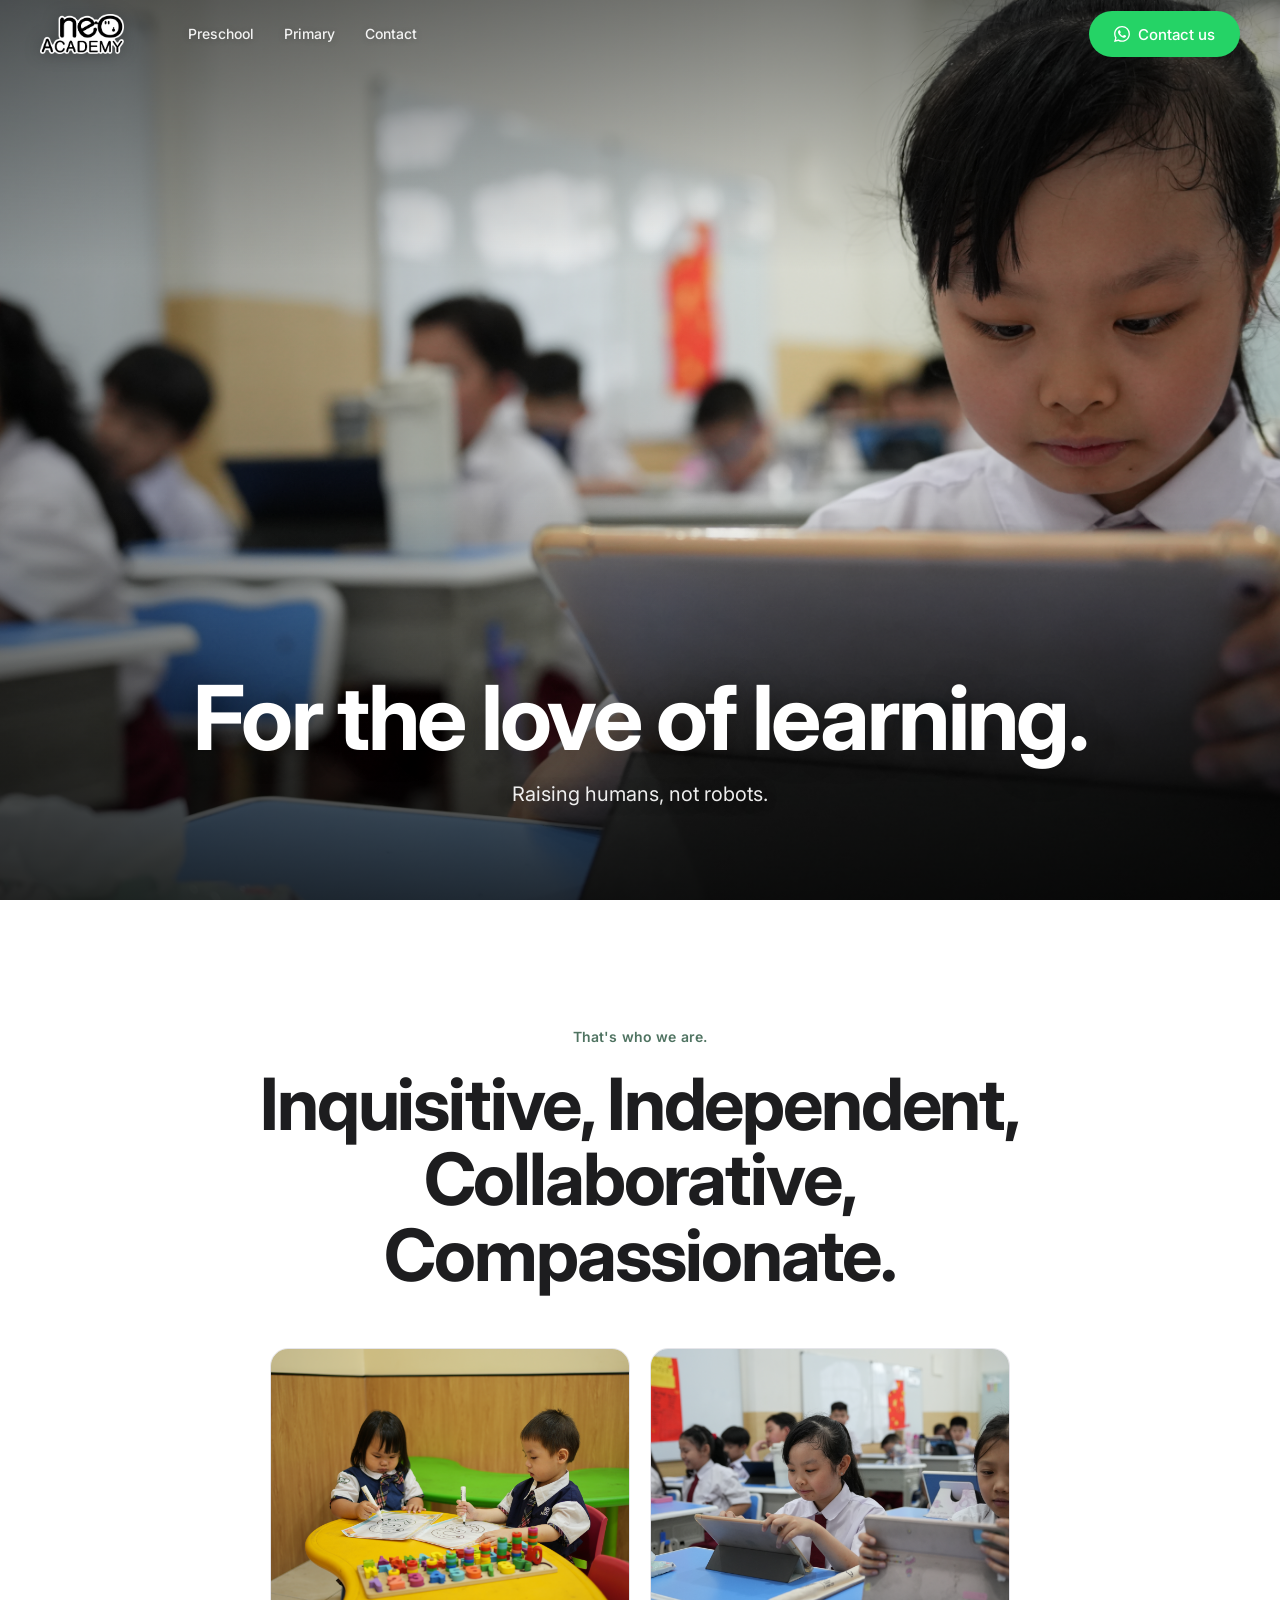
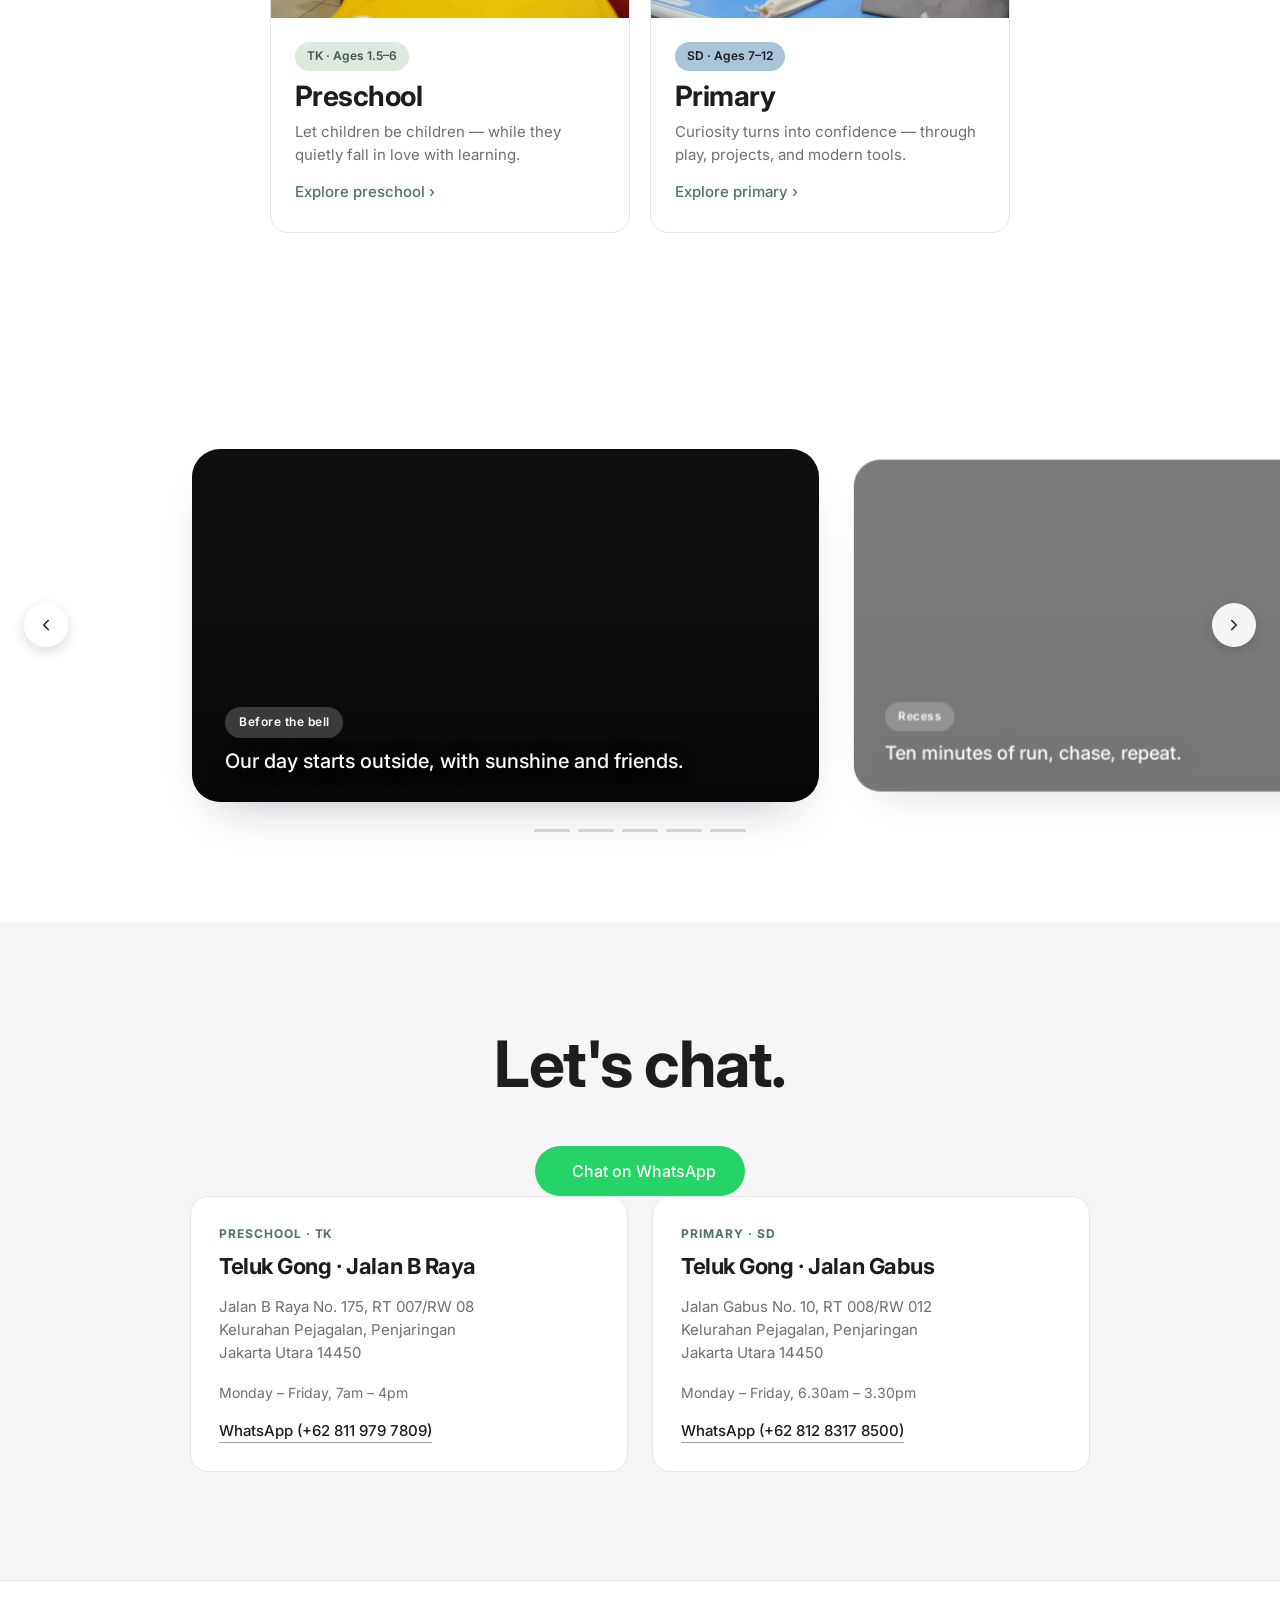
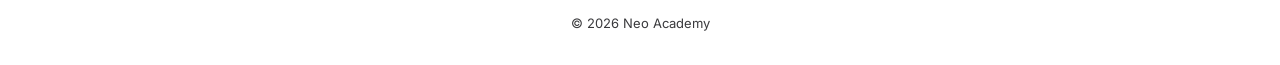
==== index.html @ bd5d643d "Polish homepage layout, copy, and add WhatsApp UTM tracking - Swap eyebrow and title text on the lev" ====
<!doctype html>
<html lang="en">
<head>
  <meta charset="utf-8" />
  <meta name="viewport" content="width=device-width, initial-scale=1" />
  <title>Neo Academy — For the love of learning.</title>
  <meta name="description" content="Neo Academy is a modern preschool and primary school in Teluk Gong, Jakarta Utara. Secondary and high school coming soon." />
  <meta name="theme-color" content="#4f7361" />

  <link rel="icon" type="image/png" href="assets/brand/logo.png" />
  <link rel="preconnect" href="https://fonts.googleapis.com" />
  <link rel="preconnect" href="https://fonts.gstatic.com" crossorigin />
  <link href="https://fonts.googleapis.com/css2?family=Inter:wght@400;500;600;700&display=swap" rel="stylesheet" />
  <link rel="stylesheet" href="css/index.css?v=7" />
</head>
<body>
  <!-- =================== NAV =================== -->
  <header class="nav" id="nav">
    <div class="nav__inner">
      <a href="index.html" class="nav__brand" aria-label="Neo Academy — home">
        <img class="nav__logo" src="assets/brand/logo.png" alt="Neo Academy" width="160" height="80" />
      </a>

      <nav class="nav__links" id="navLinks" aria-label="Primary">
        <a href="preschool.html">Preschool</a>
        <a href="primary.html">Primary</a>
        <a href="#contact">Contact</a>
      </nav>

      <div class="nav__cta">
        <a class="btn btn--primary btn--icon" href="https://wa.me/628119797809?utm_source=website&utm_medium=whatsapp&utm_campaign=contact&utm_content=nav" target="_blank" rel="noopener" aria-label="Contact us on WhatsApp">
          <svg class="btn__icon" viewBox="0 0 24 24" width="16" height="16" fill="currentColor" aria-hidden="true">
            <path d="M17.472 14.382c-.297-.149-1.758-.867-2.03-.967-.273-.099-.471-.148-.67.15-.197.297-.767.966-.94 1.164-.173.199-.347.223-.644.075-.297-.15-1.255-.463-2.39-1.475-.883-.788-1.48-1.761-1.653-2.059-.173-.297-.018-.458.13-.606.134-.133.298-.347.446-.52.149-.174.198-.298.298-.497.099-.198.05-.371-.025-.52-.075-.149-.669-1.612-.916-2.207-.242-.579-.487-.5-.669-.51l-.57-.01c-.198 0-.52.074-.792.372s-1.04 1.016-1.04 2.479 1.065 2.876 1.213 3.074c.149.198 2.095 3.2 5.076 4.487.709.306 1.263.489 1.694.626.712.226 1.36.194 1.872.118.571-.085 1.758-.719 2.006-1.413.248-.694.248-1.289.173-1.413-.074-.124-.272-.198-.57-.347M12.05 21.785h-.004a9.87 9.87 0 0 1-5.031-1.378l-.361-.214-3.741.982.998-3.648-.235-.374a9.86 9.86 0 0 1-1.51-5.26c.001-5.45 4.436-9.884 9.888-9.884 2.64 0 5.122 1.03 6.988 2.898a9.825 9.825 0 0 1 2.893 6.994c-.003 5.45-4.437 9.884-9.885 9.884m8.413-18.297A11.815 11.815 0 0 0 12.05 0C5.495 0 .16 5.335.157 11.892c0 2.096.547 4.142 1.588 5.945L.057 24l6.304-1.654a11.882 11.882 0 0 0 5.683 1.448h.005c6.554 0 11.89-5.335 11.893-11.893A11.821 11.821 0 0 0 20.465 3.488"/>
          </svg>
          Contact us
        </a>
      </div>

      <button class="nav__toggle" id="navToggle" aria-label="Toggle menu" aria-expanded="false" aria-controls="navLinks">
        <span></span><span></span><span></span>
      </button>
    </div>
  </header>

  <main>
    <!-- =================== HERO VIDEO =================== -->
    <section class="hero" id="top">
      <video
        class="hero__video"
        autoplay
        muted
        loop
        playsinline
        preload="auto"
        poster="assets/home/hero/hero-poster.jpg"
      >
        <source src="assets/home/hero/hero-1.mp4" type="video/mp4" />
        <source src="assets/home/hero/hero-2.mp4" type="video/mp4" />
      </video>
      <div class="hero__overlay" aria-hidden="true"></div>
      <div class="hero__copy">
        <h1 class="hero__title">For the love of learning.</h1>
        <p class="hero__sub">Raising humans, not robots.</p>
      </div>
    </section>

    <!-- =================== LEVELS =================== -->
    <section class="levels-section" id="levels">
      <div class="levels-section__head">
        <p class="levels-section__eyebrow">That's who we are.</p>
        <h2 class="levels-section__title">Inquisitive, Independent, Collaborative, Compassionate.</h2>
      </div>

      <div class="levels-grid">
        <a class="level-card" href="preschool.html">
          <div class="level-card__media">
            <video autoplay muted loop playsinline preload="metadata" poster="assets/home/levels/preschool.jpg" aria-label="Preschool teacher reading to a circle of children">
              <source src="assets/home/levels/preschool.mp4" type="video/mp4" />
            </video>
          </div>
          <div class="level-card__body">
            <span class="level-card__chip">TK · Ages 1.5–6</span>
            <h3>Preschool</h3>
            <p>Let children be children — while they quietly fall in love with learning.</p>
            <span class="level-card__cta">Explore preschool <span aria-hidden="true">›</span></span>
          </div>
        </a>

        <a class="level-card" href="primary.html">
          <div class="level-card__media">
            <video autoplay muted loop playsinline preload="metadata" poster="assets/home/levels/primary.jpg" aria-label="Primary students smiling at their desks">
              <source src="assets/home/levels/primary.mp4" type="video/mp4" />
            </video>
          </div>
          <div class="level-card__body">
            <span class="level-card__chip level-card__chip--primary">SD · Ages 7–12</span>
            <h3>Primary</h3>
            <p>Curiosity turns into confidence — through play, projects, and modern tools.</p>
            <span class="level-card__cta">Explore primary <span aria-hidden="true">›</span></span>
          </div>
        </a>
      </div>
    </section>

    <!-- =================== LIFE AT NEO VIDEO REEL =================== -->
    <section class="reel" id="reel" aria-label="Life at Neo Academy">
      <div class="reel__stage">
        <ul class="reel__track" id="reelTrack">
          <li class="reel__slide" aria-roledescription="slide">
            <video muted playsinline preload="metadata"
              poster="assets/home/reel/01-before-the-bell-poster.jpg">
              <source src="assets/home/reel/01-before-the-bell.mp4" type="video/mp4" />
            </video>
            <div class="reel__caption">
              <span class="reel__chip">Before the bell</span>
              <p class="reel__cap-text">Our day starts outside, with sunshine and friends.</p>
            </div>
          </li>
          <li class="reel__slide" aria-roledescription="slide">
            <video muted playsinline preload="metadata"
              poster="assets/home/reel/02-recess-poster.jpg">
              <source src="assets/home/reel/02-recess.mp4" type="video/mp4" />
            </video>
            <div class="reel__caption">
              <span class="reel__chip">Recess</span>
              <p class="reel__cap-text">Ten minutes of run, chase, repeat.</p>
            </div>
          </li>
          <li class="reel__slide" aria-roledescription="slide">
            <video muted playsinline preload="metadata"
              poster="assets/home/reel/03-jump-rope-fridays-poster.jpg">
              <source src="assets/home/reel/03-jump-rope-fridays.mp4" type="video/mp4" />
            </video>
            <div class="reel__caption">
              <span class="reel__chip">Jump-rope Fridays</span>
              <p class="reel__cap-text">A Neo classic — every class, every week.</p>
            </div>
          </li>
          <li class="reel__slide" aria-roledescription="slide">
            <video muted playsinline preload="metadata"
              poster="assets/home/reel/04-between-classes-poster.jpg">
              <source src="assets/home/reel/04-between-classes.mp4" type="video/mp4" />
            </video>
            <div class="reel__caption">
              <span class="reel__chip">Between classes</span>
              <p class="reel__cap-text">Where the best conversations happen.</p>
            </div>
          </li>
          <li class="reel__slide" aria-roledescription="slide">
            <video muted playsinline preload="metadata"
              poster="assets/home/reel/05-going-home-poster.jpg">
              <source src="assets/home/reel/05-going-home.mp4" type="video/mp4" />
            </video>
            <div class="reel__caption">
              <span class="reel__chip">Going home</span>
              <p class="reel__cap-text">The last song of the day.</p>
            </div>
          </li>
        </ul>

        <button class="reel__nav reel__nav--prev" id="reelPrev" aria-label="Previous video">
          <svg viewBox="0 0 24 24" width="18" height="18" fill="none" stroke="currentColor" stroke-width="2" stroke-linecap="round" stroke-linejoin="round" aria-hidden="true">
            <polyline points="15 6 9 12 15 18"></polyline>
          </svg>
        </button>
        <button class="reel__nav reel__nav--next" id="reelNext" aria-label="Next video">
          <svg viewBox="0 0 24 24" width="18" height="18" fill="none" stroke="currentColor" stroke-width="2" stroke-linecap="round" stroke-linejoin="round" aria-hidden="true">
            <polyline points="9 6 15 12 9 18"></polyline>
          </svg>
        </button>
      </div>
      <div class="reel__dots" id="reelDots" aria-hidden="true"></div>
    </section>

    <!-- =================== CTA / CONTACT =================== -->
    <section class="cta" id="contact">
      <div class="cta__inner">
        <h2 class="cta__title">Let's chat.</h2>

        <a class="btn btn--wa" href="https://wa.me/628119797809?text=Hi%20Neo%20Academy%2C%20I%27d%20like%20to%20learn%20more%20and%20book%20a%20campus%20tour.&utm_source=website&utm_medium=whatsapp&utm_campaign=contact&utm_content=hero_cta" target="_blank" rel="noopener">
          <svg viewBox="0 0 24 24" fill="currentColor" aria-hidden="true">
            <path d="M17.472 14.382c-.297-.149-1.758-.867-2.03-.967-.273-.099-.471-.148-.67.15-.197.297-.767.966-.94 1.164-.173.199-.347.223-.644.075-.297-.15-1.255-.463-2.39-1.475-.883-.788-1.48-1.761-1.653-2.059-.173-.297-.018-.458.13-.606.134-.133.298-.347.446-.52.149-.174.198-.298.298-.497.099-.198.05-.371-.025-.52-.075-.149-.669-1.612-.916-2.207-.242-.579-.487-.5-.669-.51l-.57-.01c-.198 0-.52.074-.792.372s-1.04 1.016-1.04 2.479 1.065 2.876 1.213 3.074c.149.198 2.095 3.2 5.076 4.487.709.306 1.263.489 1.694.626.712.226 1.36.194 1.872.118.571-.085 1.758-.719 2.006-1.413.248-.694.248-1.289.173-1.413-.074-.124-.272-.198-.57-.347M12.05 21.785h-.004a9.87 9.87 0 0 1-5.031-1.378l-.361-.214-3.741.982.998-3.648-.235-.374a9.86 9.86 0 0 1-1.51-5.26c.001-5.45 4.436-9.884 9.888-9.884 2.64 0 5.122 1.03 6.988 2.898a9.825 9.825 0 0 1 2.893 6.994c-.003 5.45-4.437 9.884-9.885 9.884m8.413-18.297A11.815 11.815 0 0 0 12.05 0C5.495 0 .16 5.335.157 11.892c0 2.096.547 4.142 1.588 5.945L.057 24l6.304-1.654a11.882 11.882 0 0 0 5.683 1.448h.005c6.554 0 11.89-5.335 11.893-11.893A11.821 11.821 0 0 0 20.465 3.488"/>
          </svg>
          Chat on WhatsApp
        </a>

        <div class="campuses cta__wa">
          <article class="campus">
            <span class="campus__label">Preschool · TK</span>
            <h3>Teluk Gong · Jalan B Raya</h3>
            <p class="campus__addr">Jalan B Raya No. 175, RT 007/RW 08<br />Kelurahan Pejagalan, Penjaringan<br />Jakarta Utara 14450</p>
            <p class="campus__hours">Monday – Friday, 7am – 4pm</p>
            <ul class="campus__links">
              <li><a href="https://wa.me/628119797809?utm_source=website&utm_medium=whatsapp&utm_campaign=contact&utm_content=campus_tk" target="_blank" rel="noopener">WhatsApp (+62 811 979 7809)</a></li>
            </ul>
          </article>

          <article class="campus">
            <span class="campus__label">Primary · SD</span>
            <h3>Teluk Gong · Jalan Gabus</h3>
            <p class="campus__addr">Jalan Gabus No. 10, RT 008/RW 012<br />Kelurahan Pejagalan, Penjaringan<br />Jakarta Utara 14450</p>
            <p class="campus__hours">Monday – Friday, 6.30am – 3.30pm</p>
            <ul class="campus__links">
              <li><a href="https://wa.me/6281283178500?utm_source=website&utm_medium=whatsapp&utm_campaign=contact&utm_content=campus_sd" target="_blank" rel="noopener">WhatsApp (+62 812 8317 8500)</a></li>
            </ul>
          </article>
        </div>
      </div>
    </section>
  </main>

  <footer class="footer">
    <p>© <span id="year"></span> Neo Academy</p>
  </footer>

  <script src="js/index.js?v=7" defer></script>
</body>
</html>
---- css/index.css ----
/* =======================================================
   Neo Academy — Insta360-inspired home (v2)
   Pairs with home.html and level detail pages.
   ======================================================= */

:root {
  /* Totoro palette (kept across the v2 design) */
  --ink: #1d1d1f;
  --ink-80: #3a3a3d;
  --ink-60: #6e6e73;
  --ink-40: #a1a1a6;
  --hairline: #e5e5ea;

  --bg: #ffffff;
  --bg-alt: #f6f6f8;
  --bg-soft: #eceef1;

  --forest: #4f7361;
  --forest-700: #3d5a4c;
  --forest-100: #dfe8df;
  --butter: #f4d35e;
  --sky: #a8c5d9;
  --rose: #e8b4a8;
  --coral: #e89c7d;
  --sage: #a3b88f;

  --radius-sm: 12px;
  --radius: 18px;
  --radius-lg: 28px;
  --pill: 980px;

  --container: 1280px;
  --gutter: 24px;

  --ease: cubic-bezier(0.22, 1, 0.36, 1);
}

*, *::before, *::after { box-sizing: border-box; }
html { scroll-behavior: smooth; -webkit-text-size-adjust: 100%; }
body {
  margin: 0;
  font-family: "Inter", -apple-system, BlinkMacSystemFont, "SF Pro Display",
    "Helvetica Neue", Arial, sans-serif;
  font-size: 16px;
  line-height: 1.55;
  color: var(--ink);
  background: var(--bg);
  -webkit-font-smoothing: antialiased;
  -moz-osx-font-smoothing: grayscale;
}
img, video { display: block; max-width: 100%; height: auto; }
a { color: inherit; text-decoration: none; }
h1, h2, h3, h4 {
  margin: 0;
  letter-spacing: -0.02em;
  font-weight: 700;
  line-height: 1.08;
  color: var(--ink);
}
p { margin: 0; color: var(--ink-80); }
ul { margin: 0; padding: 0; list-style: none; }
button { font-family: inherit; cursor: pointer; }

/* ---------- Nav ---------- */
.nav {
  position: fixed;
  top: 0;
  left: 0;
  right: 0;
  z-index: 60;
  padding: 0 var(--gutter);
  transition: background 0.3s var(--ease), box-shadow 0.3s var(--ease);
  background: transparent;
}
.nav__inner {
  max-width: var(--container);
  margin: 0 auto;
  height: 68px;
  display: flex;
  align-items: center;
  gap: 24px;
}
.nav--scrolled {
  background: rgba(255, 255, 255, 0.88);
  backdrop-filter: saturate(180%) blur(20px);
  -webkit-backdrop-filter: saturate(180%) blur(20px);
  box-shadow: 0 1px 0 rgba(0, 0, 0, 0.05);
}
.nav__brand {
  display: inline-flex;
  align-items: center;
  line-height: 0;
}
.nav__logo {
  height: 40px;
  width: auto;
  transition: opacity 0.2s var(--ease);
  /* On dark hero the logo needs to be visible against video. */
  filter: drop-shadow(0 1px 8px rgba(0, 0, 0, 0.25));
}
.nav--scrolled .nav__logo { filter: none; }
.nav__brand:hover .nav__logo { opacity: 0.85; }
.nav__links {
  display: none;
  margin-left: auto;
  gap: 30px;
  align-items: center;
}
.nav__links a {
  font-size: 14px;
  font-weight: 500;
  color: #fff;
  opacity: 0.92;
  transition: opacity 0.2s var(--ease), color 0.3s var(--ease);
  text-shadow: 0 1px 8px rgba(0, 0, 0, 0.25);
}
.nav--scrolled .nav__links a {
  color: var(--ink);
  opacity: 1;
  text-shadow: none;
}
.nav__links a:hover { opacity: 0.7; }
.nav__cta { display: none; margin-left: 8px; }
.nav__toggle {
  margin-left: auto;
  width: 40px; height: 40px;
  display: grid; place-items: center; gap: 4px;
  background: transparent; border: 0; padding: 8px;
}
.nav__toggle span {
  display: block;
  width: 22px; height: 2px;
  background: #fff;
  border-radius: 2px;
  box-shadow: 0 0 4px rgba(0, 0, 0, 0.3);
  transition: transform 0.25s var(--ease), opacity 0.25s var(--ease), background 0.3s var(--ease);
}
.nav--scrolled .nav__toggle span { background: var(--ink); box-shadow: none; }
.nav--open .nav__toggle span:nth-child(1) { transform: translateY(6px) rotate(45deg); }
.nav--open .nav__toggle span:nth-child(2) { opacity: 0; }
.nav--open .nav__toggle span:nth-child(3) { transform: translateY(-6px) rotate(-45deg); }

@media (max-width: 859px) {
  .nav--open .nav__links {
    display: flex;
    flex-direction: column;
    position: absolute;
    top: 100%;
    left: 0; right: 0;
    background: rgba(255, 255, 255, 0.98);
    backdrop-filter: saturate(180%) blur(20px);
    padding: 18px var(--gutter) 24px;
    gap: 16px;
    border-bottom: 1px solid var(--hairline);
  }
  .nav--open .nav__links a {
    color: var(--ink);
    text-shadow: none;
    font-size: 17px;
    opacity: 1;
  }
}

/* ---------- Buttons ---------- */
.btn {
  display: inline-flex;
  align-items: center;
  justify-content: center;
  gap: 8px;
  font-size: 15px;
  font-weight: 500;
  line-height: 1;
  padding: 14px 24px;
  border-radius: var(--pill);
  border: 1px solid transparent;
  cursor: pointer;
  transition: background 0.25s var(--ease), color 0.25s var(--ease),
    border-color 0.25s var(--ease), transform 0.25s var(--ease);
  white-space: nowrap;
}
.btn--primary { background: var(--ink); color: #fff; }
.btn--primary:hover { background: #000; }
.btn--primary.btn--icon { background: #25D366; color: #fff; }
.btn--primary.btn--icon:hover { background: #1fb657; }
.btn--ghost { background: transparent; color: var(--ink); border-color: var(--ink); }
.btn--ghost:hover { background: var(--ink); color: #fff; }
.btn--wa { background: #25D366; color: #fff; padding: 16px 28px; font-size: 16px; }
.btn--wa:hover { background: #1fb657; }
.btn--lg { padding: 16px 32px; font-size: 16px; }
.btn__icon { flex: none; }

/* ---------- Hero video section ---------- */
.hero {
  position: relative;
  height: 100vh;
  min-height: 620px;
  max-height: 900px;
  overflow: hidden;
  background: #0d0f11;
  color: #fff;
}
.hero__video {
  position: absolute;
  inset: 0;
  width: 100%;
  height: 100%;
  object-fit: cover;
}
.hero__overlay {
  position: absolute;
  inset: 0;
  background:
    linear-gradient(to bottom, rgba(0,0,0,0.45) 0%, rgba(0,0,0,0) 30%, rgba(0,0,0,0) 55%, rgba(0,0,0,0.75) 100%),
    linear-gradient(to right, rgba(0,0,0,0.25) 0%, rgba(0,0,0,0) 60%);
  pointer-events: none;
}
.hero__copy {
  position: absolute;
  left: 0; right: 0;
  bottom: clamp(48px, 10vh, 120px);
  padding: 0 var(--gutter);
  text-align: center;
}
.hero__title {
  color: #fff;
  font-size: clamp(44px, 7vw, 96px);
  line-height: 1;
  letter-spacing: -0.03em;
  margin-bottom: 16px;
  text-shadow: 0 2px 30px rgba(0, 0, 0, 0.4);
}
.hero__sub {
  color: rgba(255, 255, 255, 0.92);
  font-size: clamp(15px, 1.7vw, 20px);
  font-weight: 400;
  max-width: 720px;
  margin: 0 auto;
  text-shadow: 0 1px 16px rgba(0, 0, 0, 0.4);
}

/* ---------- Level picker section ---------- */
.picker {
  padding: clamp(96px, 14vh, 160px) var(--gutter);
  max-width: var(--container);
  margin: 0 auto;
  text-align: center;
}
.picker__title {
  font-size: clamp(44px, 7vw, 96px);
  line-height: 1;
  letter-spacing: -0.035em;
  margin-bottom: 20px;
}
.picker__sub {
  color: var(--ink-60);
  font-size: clamp(17px, 2vw, 22px);
  max-width: 640px;
  margin: 0 auto 56px;
}
.picker__buttons {
  display: inline-flex;
  flex-wrap: wrap;
  justify-content: center;
  gap: 12px;
}
.picker__btn {
  padding: 16px 28px;
  min-width: 140px;
  border-radius: var(--pill);
  background: var(--bg);
  border: 1.5px solid var(--ink);
  color: var(--ink);
  font-size: 16px;
  font-weight: 600;
  transition: background 0.25s var(--ease), color 0.25s var(--ease), transform 0.25s var(--ease);
  display: inline-flex;
  flex-direction: column;
  align-items: center;
  gap: 4px;
  line-height: 1.15;
}
.picker__btn:hover { background: var(--ink); color: #fff; transform: translateY(-2px); }
.picker__btn small {
  font-size: 11px;
  font-weight: 500;
  letter-spacing: 0.06em;
  text-transform: uppercase;
  color: var(--ink-60);
}
.picker__btn:hover small { color: rgba(255, 255, 255, 0.7); }
.picker__btn--soon {
  border-color: var(--hairline);
  color: var(--ink-60);
  background: var(--bg-alt);
}
.picker__btn--soon:hover {
  background: var(--bg-soft);
  color: var(--ink-80);
  transform: none;
}
.picker__btn--soon small { color: var(--ink-40); }

/* ---------- Levels grid (home, replaces pill picker) ---------- */
.levels-section {
  padding: clamp(96px, 14vh, 160px) var(--gutter);
  max-width: var(--container);
  margin: 0 auto;
}
.levels-section__head {
  text-align: center;
  max-width: 900px;
  margin: 0 auto 56px;
}
.levels-section__eyebrow {
  font-size: 14px;
  font-weight: 600;
  letter-spacing: 0.01em;
  color: var(--forest);
  margin-bottom: 18px;
}
.levels-section__title {
  font-size: clamp(40px, 6vw, 72px);
  line-height: 1.05;
  letter-spacing: -0.03em;
}

.levels-grid {
  display: grid;
  gap: 20px;
  grid-template-columns: 1fr;
}
.level-card {
  background: #fff;
  border: 1px solid var(--hairline);
  border-radius: var(--radius);
  overflow: hidden;
  display: flex;
  flex-direction: column;
  color: var(--ink);
  transition: transform 0.4s var(--ease), box-shadow 0.4s var(--ease);
}
.level-card:hover {
  transform: translateY(-3px);
  box-shadow: 0 22px 44px -26px rgba(15, 23, 42, 0.28);
}
.level-card__media {
  aspect-ratio: 4 / 3;
  overflow: hidden;
  background: var(--bg-soft);
}
.level-card__media :is(img, video) {
  width: 100%;
  height: 100%;
  object-fit: cover;
  display: block;
  transition: transform 0.8s var(--ease);
}
.level-card:hover .level-card__media :is(img, video) { transform: scale(1.04); }
.level-card__body {
  padding: 24px 24px 28px;
  display: flex;
  flex-direction: column;
  gap: 10px;
  flex: 1;
}
.level-card__body h3 {
  font-size: 28px;
  line-height: 1.1;
}
.level-card__body p {
  color: var(--ink-60);
  font-size: 15px;
  line-height: 1.5;
  flex: 1;
}
.level-card__chip {
  display: inline-block;
  align-self: flex-start;
  padding: 5px 12px;
  border-radius: var(--pill);
  background: var(--forest-100);
  color: var(--forest-700);
  font-size: 12px;
  font-weight: 600;
}
.level-card__chip--primary { background: var(--sky); color: var(--ink); }
.level-card__chip--soon {
  background: transparent;
  border: 1px solid var(--hairline);
  color: var(--ink-60);
}
.level-card__cta {
  color: var(--forest);
  font-weight: 500;
  font-size: 15px;
  margin-top: 4px;
}
.level-card__cta--muted { color: var(--ink-40); }

.level-card--soon { background: var(--bg-alt); }
.level-card--soon .level-card__media :is(img, video) {
  opacity: 0.7;
  filter: saturate(0.7);
}
.level-card--soon:hover {
  transform: none;
  box-shadow: none;
}

@media (min-width: 640px) {
  .levels-grid { grid-template-columns: repeat(2, 1fr); }
}
@media (min-width: 1100px) {
  .levels-grid {
    grid-template-columns: repeat(2, minmax(0, 360px));
    justify-content: center;
  }
}

/* ---------- Video reel (peek carousel like DJI) ---------- */
.reel {
  padding: clamp(64px, 10vh, 120px) 0 clamp(80px, 10vh, 120px);
  background: var(--bg);
  overflow: hidden;
}
.reel__stage {
  position: relative;
}
.reel__track {
  display: flex;
  gap: 16px;
  list-style: none;
  margin: 0;
  padding: 0 15%;
  transition: transform 0.9s var(--ease);
  will-change: transform;
}
.reel__track--snap { transition: none; }
.reel__slide {
  flex: 0 0 70%;
  aspect-ratio: 16 / 9;
  position: relative;
  border-radius: var(--radius-lg);
  overflow: hidden;
  background: #0d0f11;
  box-shadow: 0 24px 48px -28px rgba(15, 23, 42, 0.35);
  transition: transform 0.6s var(--ease), box-shadow 0.6s var(--ease), opacity 0.6s var(--ease);
  opacity: 0.55;
  transform: scale(0.94);
}
.reel__slide.is-active {
  opacity: 1;
  transform: none;
}
.reel__slide video {
  width: 100%;
  height: 100%;
  object-fit: cover;
  display: block;
}
.reel__slide::after {
  content: "";
  position: absolute;
  inset: 45% 0 0 0;
  background: linear-gradient(to bottom, rgba(0, 0, 0, 0) 0%, rgba(0, 0, 0, 0.55) 100%);
  pointer-events: none;
}
.reel__caption {
  position: absolute;
  left: clamp(20px, 2.6vw, 40px);
  bottom: clamp(20px, 3vh, 36px);
  z-index: 1;
  max-width: 460px;
}
.reel__chip {
  display: inline-block;
  padding: 6px 14px;
  border-radius: var(--pill);
  background: rgba(255, 255, 255, 0.2);
  backdrop-filter: blur(12px);
  -webkit-backdrop-filter: blur(12px);
  color: #fff;
  font-size: 12px;
  font-weight: 600;
  letter-spacing: 0.04em;
  margin-bottom: 10px;
}
.reel__cap-text {
  color: #fff;
  font-size: clamp(16px, 1.7vw, 20px);
  font-weight: 500;
  line-height: 1.35;
  margin: 0;
  text-shadow: 0 1px 18px rgba(0, 0, 0, 0.5);
}

/* Arrow nav */
.reel__nav {
  position: absolute;
  top: 50%;
  transform: translateY(-50%);
  z-index: 3;
  width: 44px;
  height: 44px;
  border-radius: 50%;
  background: rgba(255, 255, 255, 0.92);
  border: 0;
  color: var(--ink);
  cursor: pointer;
  display: grid;
  place-items: center;
  box-shadow: 0 4px 14px rgba(0, 0, 0, 0.15);
  transition: background 0.25s var(--ease), transform 0.25s var(--ease), box-shadow 0.25s var(--ease);
}
.reel__nav:hover {
  background: #fff;
  box-shadow: 0 6px 20px rgba(0, 0, 0, 0.2);
  transform: translateY(-50%) scale(1.06);
}
.reel__nav:focus-visible { outline: 2px solid var(--forest); outline-offset: 2px; }
.reel__nav--prev { left: clamp(8px, 2vw, 24px); }
.reel__nav--next { right: clamp(8px, 2vw, 24px); }

/* Timeline bars — track shows gray background, fill grows with active video's playback */
.reel__dots {
  display: flex;
  justify-content: center;
  gap: 8px;
  margin-top: 28px;
}
.reel__dot {
  position: relative;
  overflow: hidden;
  width: 36px;
  height: 3px;
  border: 0;
  padding: 0;
  background: rgba(0, 0, 0, 0.15);
  border-radius: 2px;
  cursor: pointer;
  transition: background 0.3s var(--ease);
}
.reel__dot:hover { background: rgba(0, 0, 0, 0.3); }
.reel__dot-fill {
  position: absolute;
  inset: 0 auto 0 0;
  width: 0;
  background: var(--ink);
  border-radius: 2px;
  pointer-events: none;
}
/* Past slides: keep the bar fully filled to show progress through the set */
.reel__dot--done .reel__dot-fill { width: 100%; }

@media (max-width: 859px) {
  .reel__track { padding: 0 10%; }
  .reel__slide { flex: 0 0 80%; }
  .reel__nav { width: 36px; height: 36px; }
}
@media (max-width: 540px) {
  .reel__track { padding: 0 6%; gap: 10px; }
  .reel__slide { flex: 0 0 88%; }
}

/* ---------- Contact / WhatsApp CTA section ---------- */
.cta {
  background: var(--bg-alt);
  padding: clamp(80px, 12vh, 140px) var(--gutter);
}
.cta__inner {
  max-width: var(--container);
  margin: 0 auto;
  text-align: center;
}
.cta__title {
  font-size: clamp(36px, 5.5vw, 64px);
  line-height: 1.05;
  margin-bottom: 48px;
}
.cta__wa { margin-bottom: 48px; }
.cta__wa svg { width: 22px; height: 22px; }

.campuses {
  display: grid;
  gap: 24px;
  grid-template-columns: 1fr;
  text-align: left;
  max-width: 900px;
  margin: 0 auto;
}
.campus {
  background: #fff;
  border: 1px solid var(--hairline);
  border-radius: var(--radius);
  padding: 28px;
  display: flex;
  flex-direction: column;
  gap: 10px;
}
.campus__label {
  font-size: 12px;
  font-weight: 700;
  letter-spacing: 0.08em;
  text-transform: uppercase;
  color: var(--forest);
}
.campus h3 {
  font-size: 22px;
  line-height: 1.25;
}
.campus__addr {
  color: var(--ink-60);
  font-size: 15px;
  line-height: 1.55;
  margin: 4px 0 8px;
}
.campus__hours {
  color: var(--ink-60);
  font-size: 14px;
  margin-bottom: 4px;
}
.campus__links {
  display: flex;
  flex-wrap: wrap;
  gap: 8px 20px;
}
.campus__links a {
  color: var(--ink);
  font-weight: 500;
  font-size: 15px;
  border-bottom: 1px solid var(--ink-40);
  padding-bottom: 2px;
}
.campus__links a:hover { border-bottom-color: var(--ink); }

.cta__hours {
  margin-top: 28px;
  font-size: 14px;
  color: var(--ink-60);
}

/* ---------- Footer ---------- */
.footer {
  padding: 32px var(--gutter);
  text-align: center;
  color: var(--ink-60);
  font-size: 13px;
  border-top: 1px solid var(--hairline);
  background: var(--bg);
}
.footer a { color: var(--ink-60); }
.footer a:hover { color: var(--ink); }

/* ---------- Level detail pages ---------- */
.detail-hero {
  position: relative;
  height: 70vh;
  min-height: 520px;
  overflow: hidden;
  color: #fff;
}
.detail-hero__bg {
  position: absolute;
  inset: 0;
  width: 100%;
  height: 100%;
  object-fit: cover;
}
.detail-hero__overlay {
  position: absolute;
  inset: 0;
  background:
    linear-gradient(to bottom, rgba(0,0,0,0.35) 0%, rgba(0,0,0,0) 40%, rgba(0,0,0,0.65) 100%);
}
.detail-hero__copy {
  position: absolute;
  left: 0; right: 0;
  bottom: 80px;
  padding: 0 var(--gutter);
  max-width: var(--container);
  margin: 0 auto;
}
.detail-hero__eyebrow {
  display: inline-block;
  font-size: 13px;
  font-weight: 700;
  letter-spacing: 0.08em;
  text-transform: uppercase;
  padding: 6px 14px;
  border-radius: var(--pill);
  background: rgba(255, 255, 255, 0.18);
  backdrop-filter: blur(10px);
  -webkit-backdrop-filter: blur(10px);
  color: #fff;
  margin-bottom: 18px;
}
.detail-hero__title {
  color: #fff;
  font-size: clamp(44px, 8vw, 96px);
  line-height: 1;
  letter-spacing: -0.035em;
  max-width: 12ch;
}
.detail-hero__sub {
  color: rgba(255, 255, 255, 0.92);
  font-size: clamp(16px, 1.8vw, 20px);
  margin-top: 16px;
  max-width: 560px;
}

.section {
  padding: clamp(72px, 10vh, 128px) var(--gutter);
  max-width: var(--container);
  margin: 0 auto;
}
.section--alt { background: var(--bg-alt); max-width: none; }
.section--alt > * { max-width: var(--container); margin-left: auto; margin-right: auto; }

.feature {
  display: grid;
  gap: 48px;
  align-items: center;
  grid-template-columns: 1fr;
}
.feature__media {
  border-radius: var(--radius-lg);
  overflow: hidden;
  aspect-ratio: 4 / 3;
  background: var(--bg-soft);
}
.feature__media :is(img, video) { width: 100%; height: 100%; object-fit: cover; }
.feature__body h2 {
  font-size: clamp(32px, 4.4vw, 56px);
  line-height: 1.05;
  margin-bottom: 16px;
}
.feature__body p { color: var(--ink-60); font-size: 17px; margin-bottom: 14px; }
.feature__body .btn { margin-top: 12px; }

.tiles {
  display: grid;
  gap: 16px;
  grid-template-columns: 1fr;
}
.tile {
  position: relative;
  border-radius: var(--radius);
  overflow: hidden;
  aspect-ratio: 4 / 3;
  background: var(--bg-soft);
}
.tile :is(img, video) { width: 100%; height: 100%; object-fit: cover; transition: transform 0.8s var(--ease); }
.tile:hover :is(img, video) { transform: scale(1.04); }
.tile figcaption {
  position: absolute;
  left: 20px;
  bottom: 16px;
  color: #fff;
  font-weight: 600;
  text-shadow: 0 1px 16px rgba(0, 0, 0, 0.4);
}

.back-link {
  display: inline-flex;
  align-items: center;
  gap: 6px;
  color: var(--ink-60);
  font-size: 14px;
  font-weight: 500;
  margin-bottom: 24px;
}
.back-link:hover { color: var(--ink); }

.coming-soon {
  text-align: center;
  padding: clamp(96px, 16vh, 180px) var(--gutter);
  max-width: 720px;
  margin: 0 auto;
}
.coming-soon__badge {
  display: inline-block;
  padding: 6px 14px;
  border-radius: var(--pill);
  background: var(--forest-100);
  color: var(--forest-700);
  font-size: 12px;
  font-weight: 700;
  letter-spacing: 0.08em;
  text-transform: uppercase;
  margin-bottom: 20px;
}
.coming-soon__title {
  font-size: clamp(44px, 7vw, 88px);
  line-height: 1;
  letter-spacing: -0.03em;
  margin-bottom: 18px;
}
.coming-soon__lead {
  color: var(--ink-60);
  font-size: clamp(16px, 1.8vw, 20px);
  margin-bottom: 36px;
}

/* ---------- Breakpoints ---------- */
@media (min-width: 640px) {
  .tiles { grid-template-columns: repeat(2, 1fr); }
  .campuses { grid-template-columns: 1fr 1fr; }
}
@media (min-width: 860px) {
  :root { --gutter: 40px; }
  .nav__links { display: inline-flex; margin-left: 40px; margin-right: auto; }
  .nav__cta { display: inline-flex; }
  .nav__toggle { display: none; }
  .feature { grid-template-columns: 1fr 1fr; gap: 80px; }
  .feature--reverse .feature__media { order: 2; }
}

/* ---------- Accessibility ---------- */
:focus-visible { outline: 2px solid var(--forest); outline-offset: 3px; border-radius: 4px; }
@media (prefers-reduced-motion: reduce) {
  *, *::before, *::after {
    animation-duration: 0.01ms !important;
    animation-iteration-count: 1 !important;
    transition-duration: 0.01ms !important;
  }
  html { scroll-behavior: auto; }
}
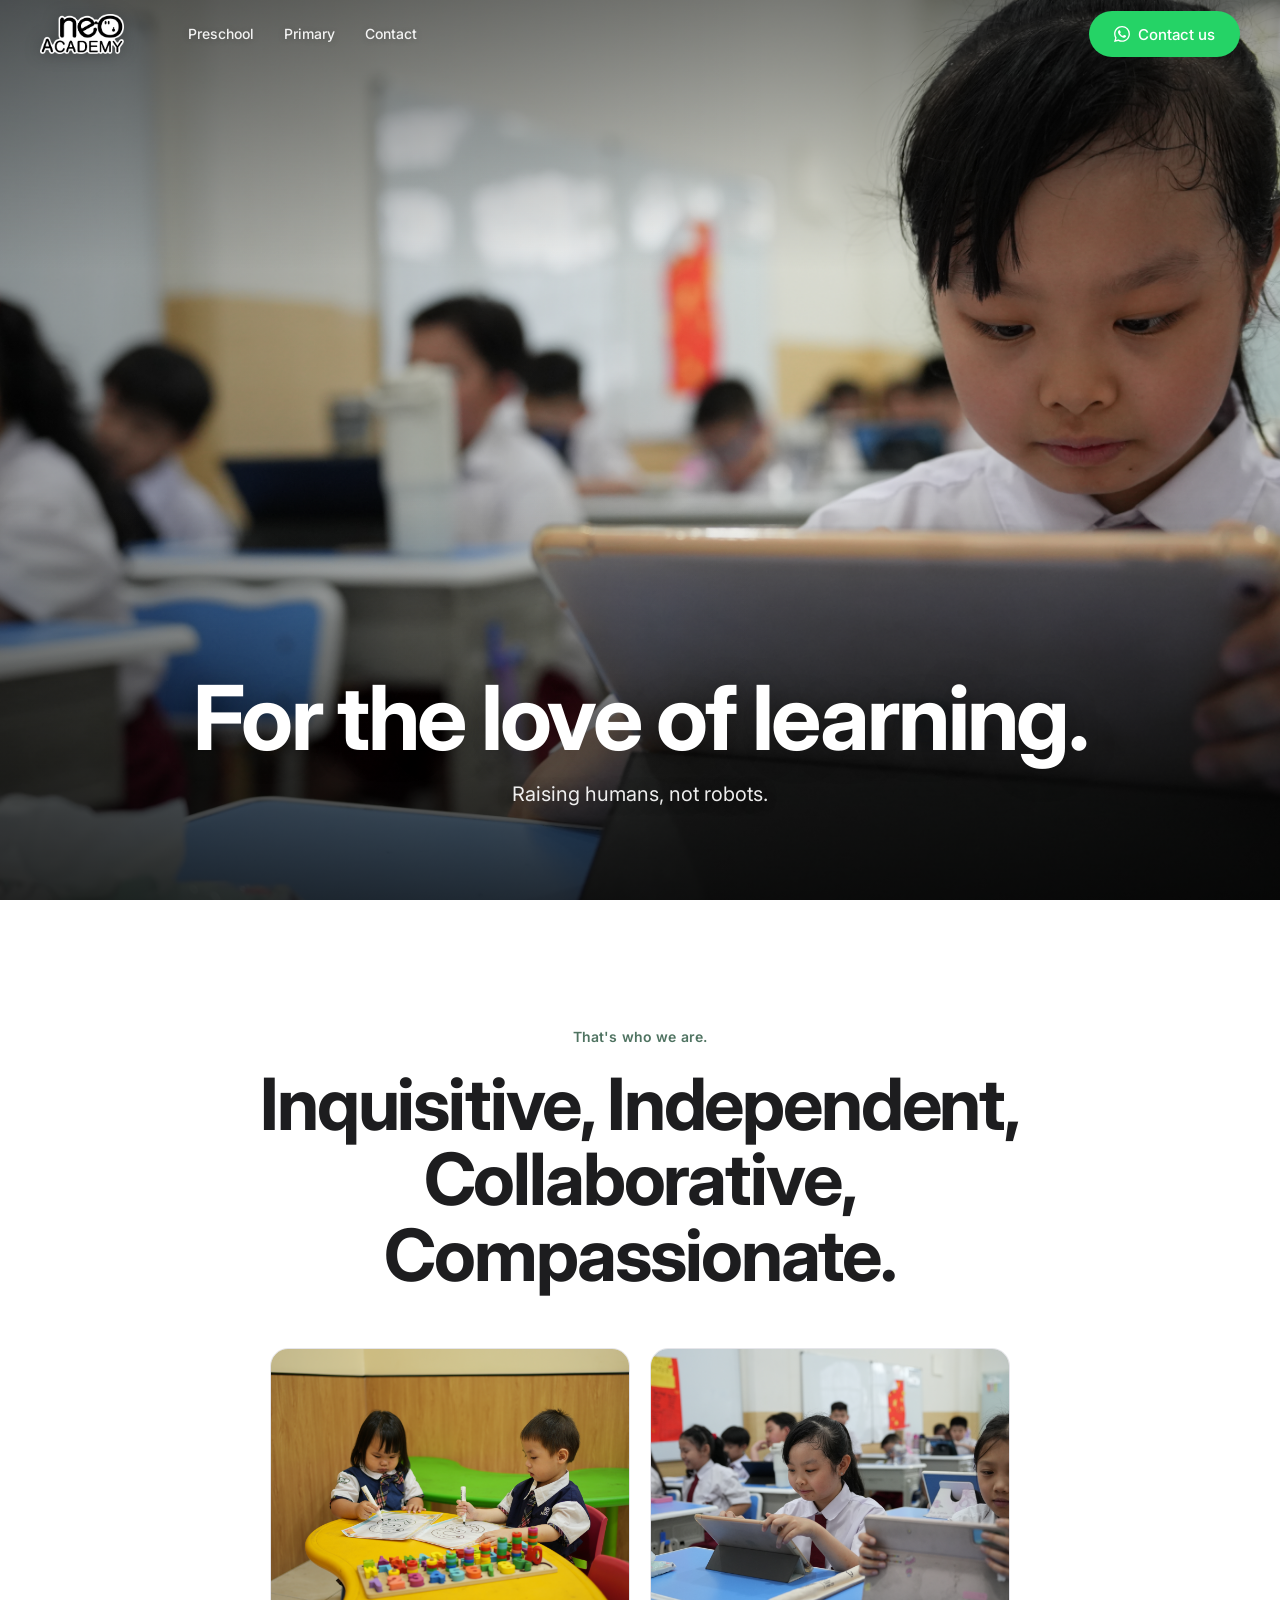
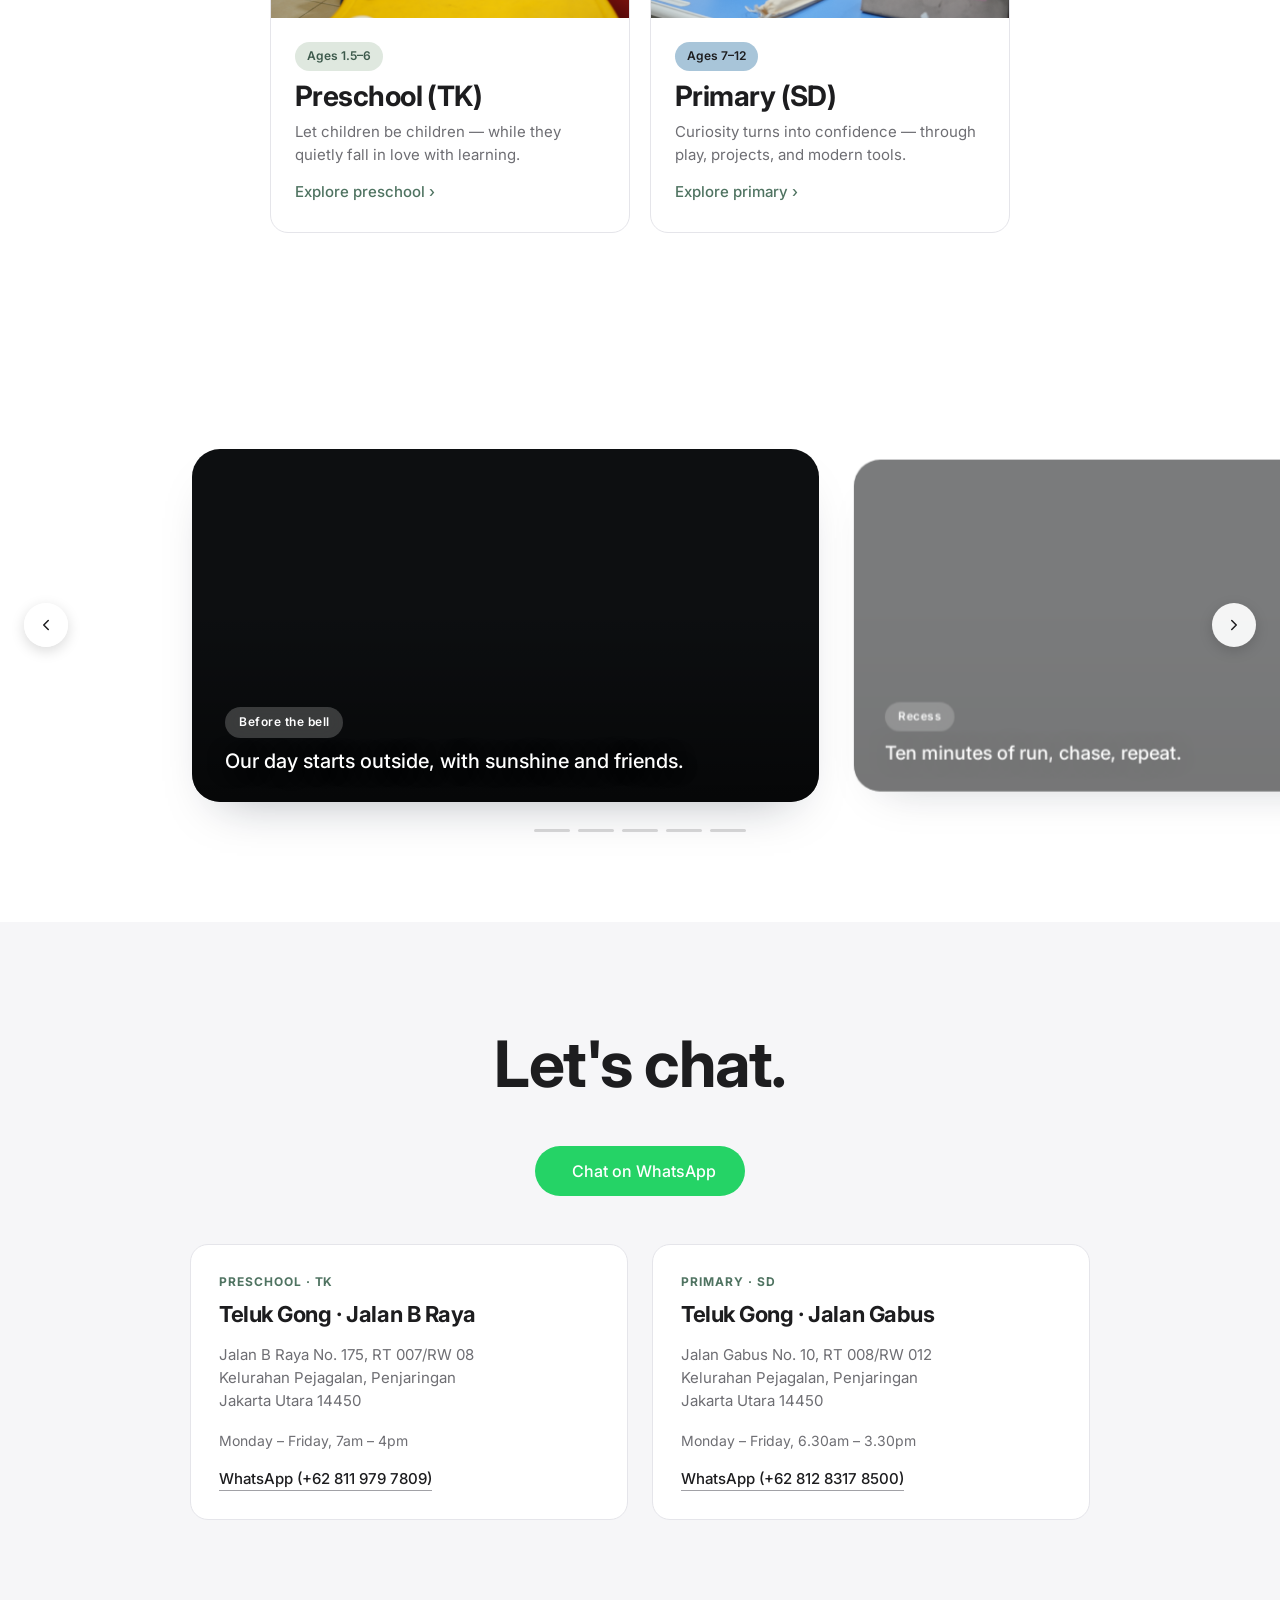
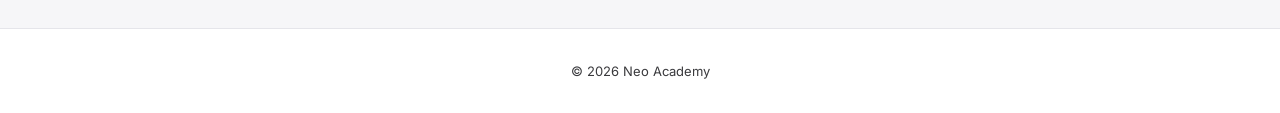
==== commit 078e8f98: "Balance CTA spacing on homepage; unify nav and footer across pages - Add cta--simple modifier that l" ====
--- a/index.html
+++ b/index.html
@@ -79,8 +79,8 @@
             </video>
           </div>
           <div class="level-card__body">
-            <span class="level-card__chip">TK · Ages 1.5–6</span>
-            <h3>Preschool</h3>
+            <span class="level-card__chip">Ages 1.5–6</span>
+            <h3>Preschool (TK)</h3>
             <p>Let children be children — while they quietly fall in love with learning.</p>
             <span class="level-card__cta">Explore preschool <span aria-hidden="true">›</span></span>
           </div>
@@ -93,8 +93,8 @@
             </video>
           </div>
           <div class="level-card__body">
-            <span class="level-card__chip level-card__chip--primary">SD · Ages 7–12</span>
-            <h3>Primary</h3>
+            <span class="level-card__chip level-card__chip--primary">Ages 7–12</span>
+            <h3>Primary (SD)</h3>
             <p>Curiosity turns into confidence — through play, projects, and modern tools.</p>
             <span class="level-card__cta">Explore primary <span aria-hidden="true">›</span></span>
           </div>
@@ -173,7 +173,7 @@
     </section>
 
     <!-- =================== CTA / CONTACT =================== -->
-    <section class="cta" id="contact">
+    <section class="cta cta--simple" id="contact">
       <div class="cta__inner">
         <h2 class="cta__title">Let's chat.</h2>
 
--- a/css/index.css
+++ b/css/index.css
@@ -575,10 +575,28 @@
 .cta__title {
   font-size: clamp(36px, 5.5vw, 64px);
   line-height: 1.05;
-  margin-bottom: 48px;
-}
-.cta__wa { margin-bottom: 48px; }
+  margin-bottom: 16px;
+}
+.cta__lead {
+  color: var(--ink-60);
+  font-size: clamp(16px, 1.6vw, 19px);
+  max-width: 640px;
+  margin: 0 auto 40px;
+}
+.cta__wa { margin-bottom: 64px; }
 .cta__wa svg { width: 22px; height: 22px; }
+
+/* Compact CTA layout used on the homepage: equal vertical rhythm between
+   title, WhatsApp button, and campus cards. */
+.cta--simple .cta__inner {
+  display: flex;
+  flex-direction: column;
+  align-items: center;
+  gap: 48px;
+}
+.cta--simple .cta__title { margin-bottom: 0; }
+.cta--simple .cta__wa { margin-bottom: 0; }
+.cta--simple .campuses { width: 100%; }
 
 .campuses {
   display: grid;
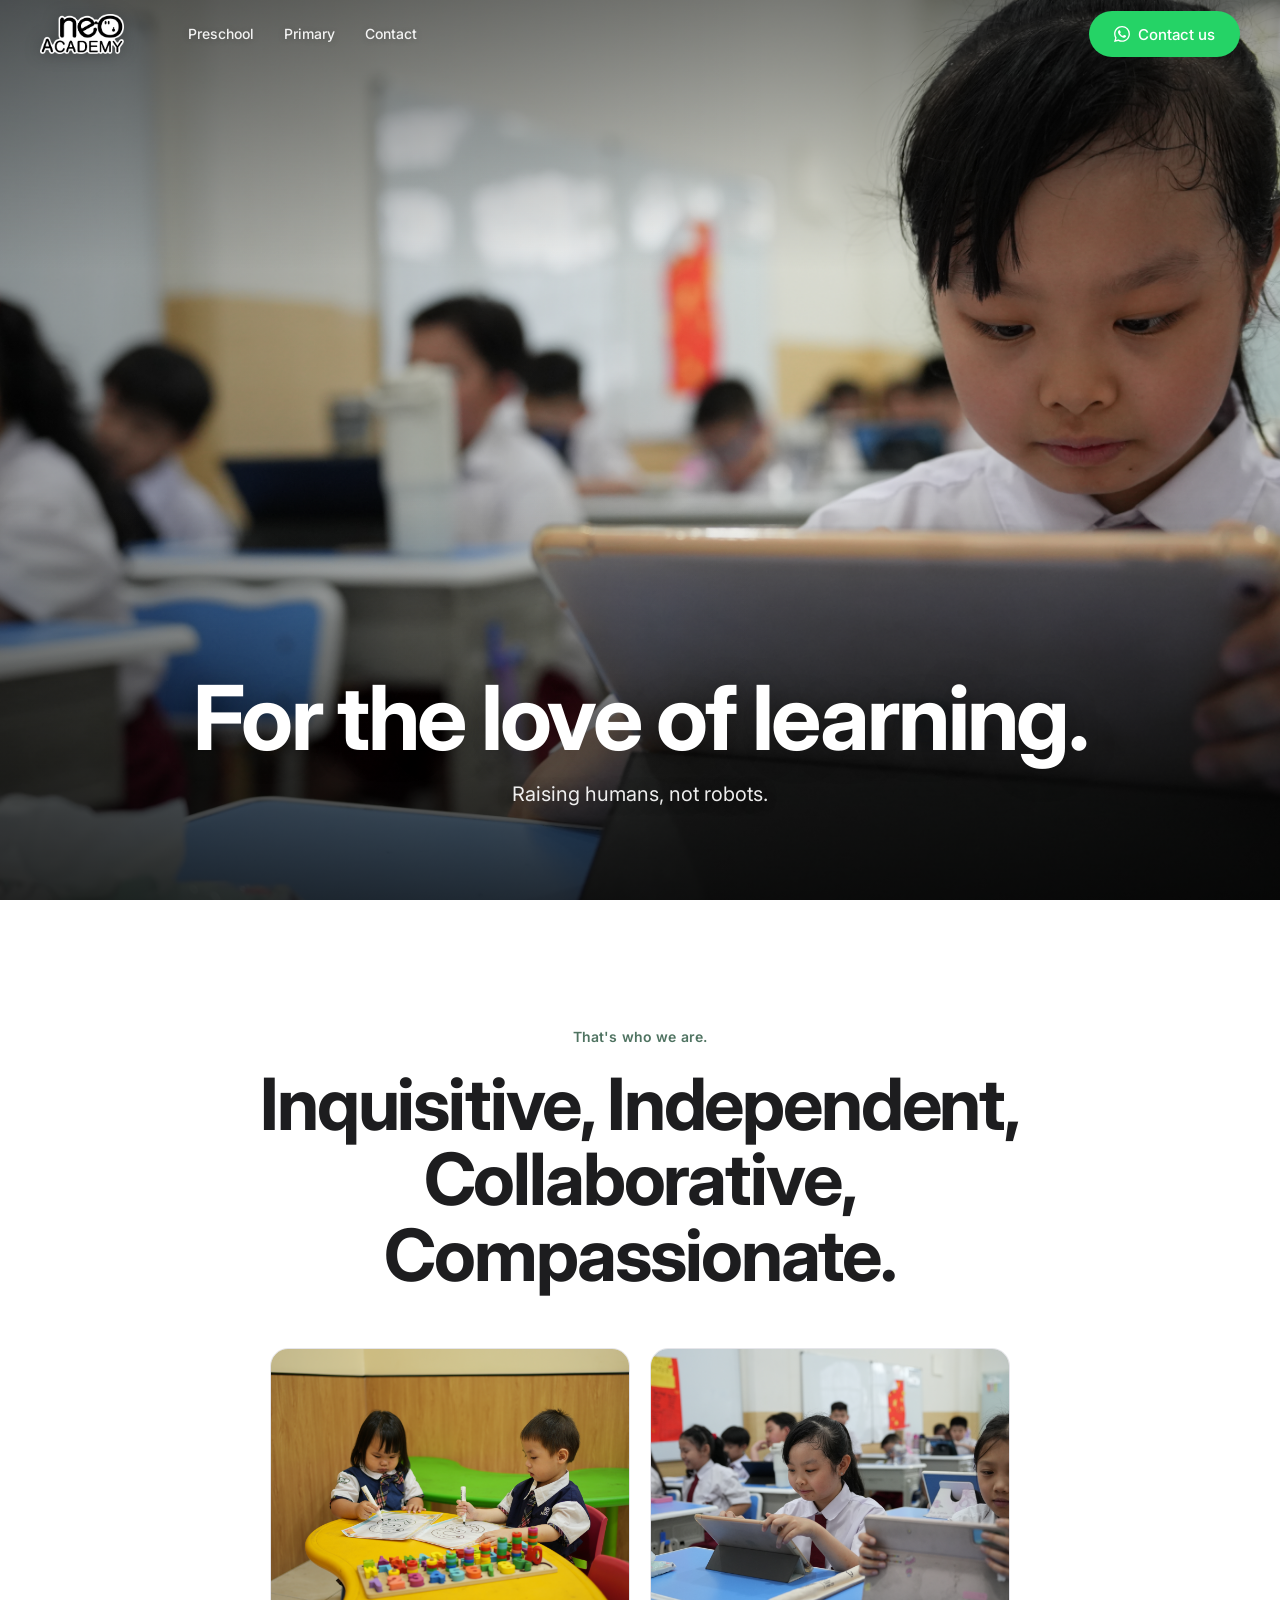
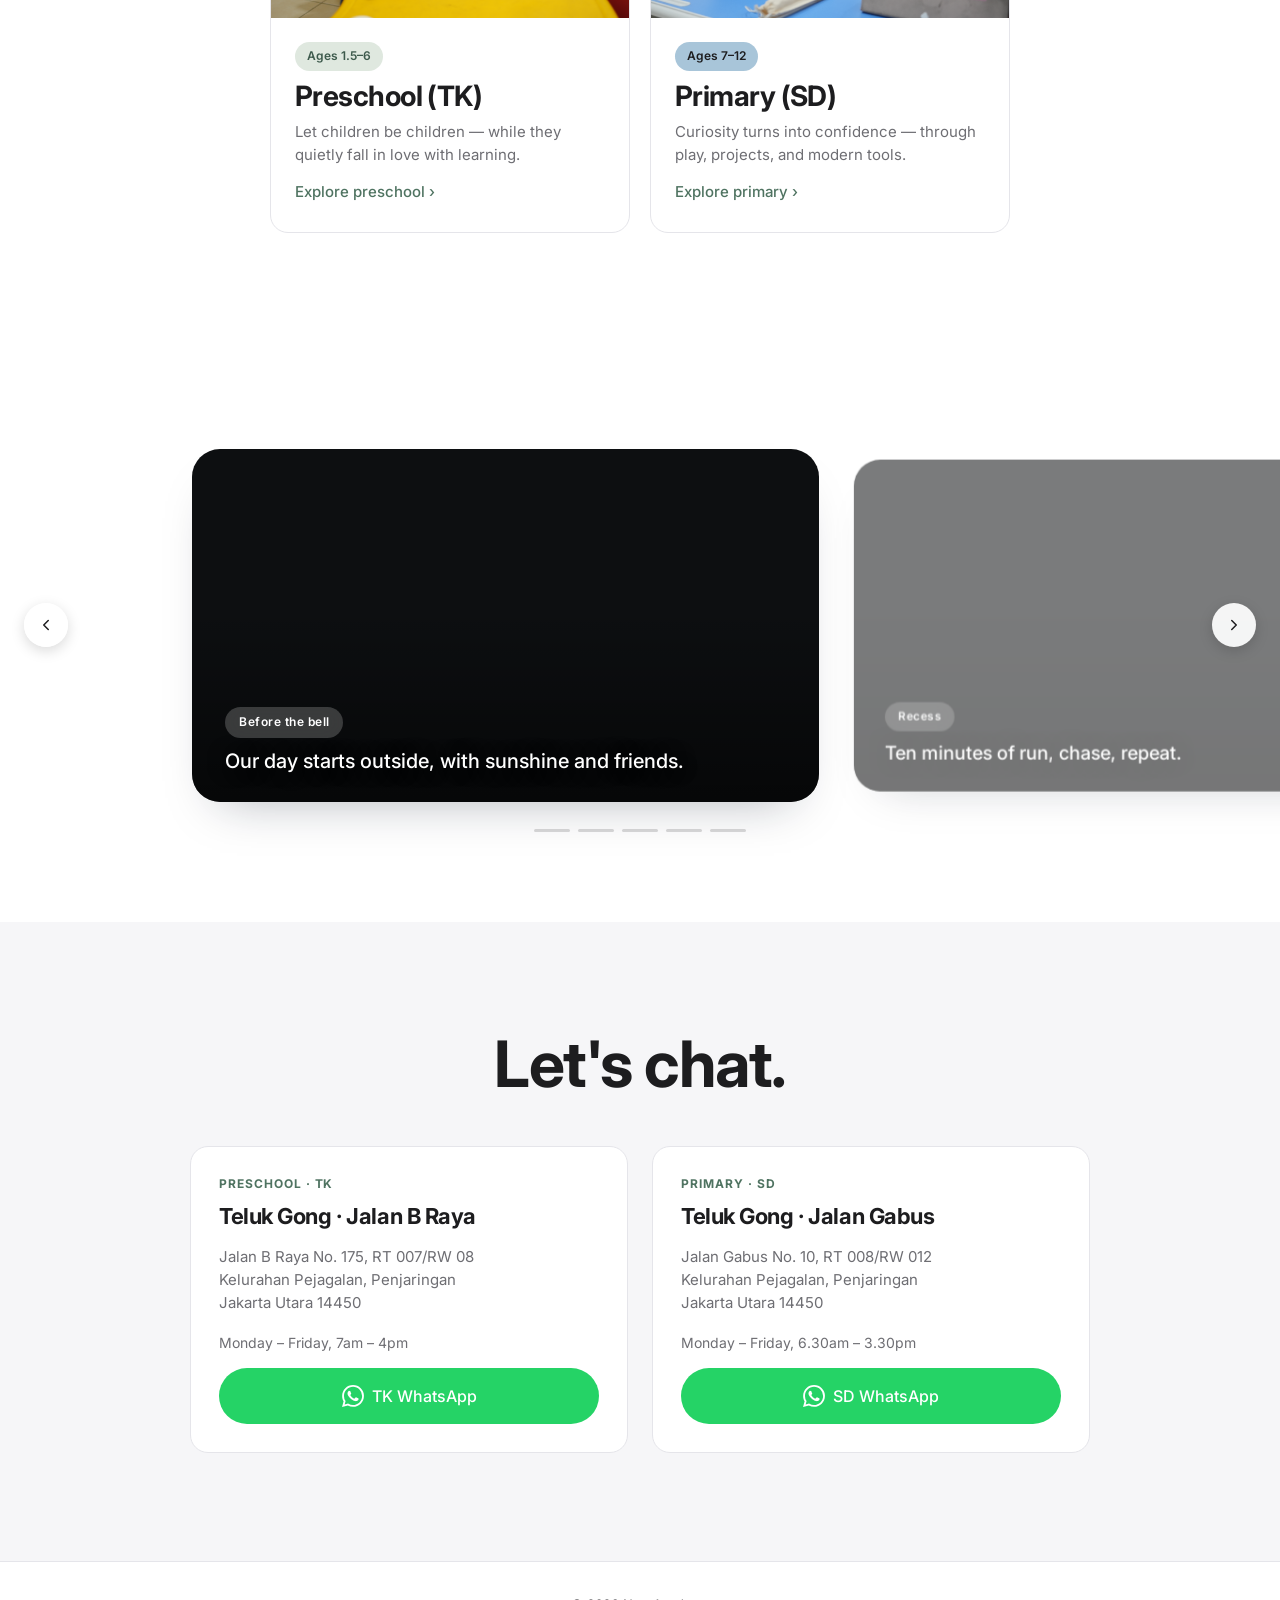
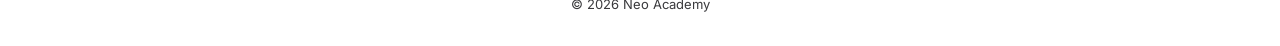
==== commit d18a74c8: "Move WhatsApp CTAs into each campus card Remove the standalone 'Chat on WhatsApp' button from the CT" ====
--- a/index.html
+++ b/index.html
@@ -177,22 +177,18 @@
       <div class="cta__inner">
         <h2 class="cta__title">Let's chat.</h2>
 
-        <a class="btn btn--wa" href="https://wa.me/628119797809?text=Hi%20Neo%20Academy%2C%20I%27d%20like%20to%20learn%20more%20and%20book%20a%20campus%20tour.&utm_source=website&utm_medium=whatsapp&utm_campaign=contact&utm_content=hero_cta" target="_blank" rel="noopener">
-          <svg viewBox="0 0 24 24" fill="currentColor" aria-hidden="true">
-            <path d="M17.472 14.382c-.297-.149-1.758-.867-2.03-.967-.273-.099-.471-.148-.67.15-.197.297-.767.966-.94 1.164-.173.199-.347.223-.644.075-.297-.15-1.255-.463-2.39-1.475-.883-.788-1.48-1.761-1.653-2.059-.173-.297-.018-.458.13-.606.134-.133.298-.347.446-.52.149-.174.198-.298.298-.497.099-.198.05-.371-.025-.52-.075-.149-.669-1.612-.916-2.207-.242-.579-.487-.5-.669-.51l-.57-.01c-.198 0-.52.074-.792.372s-1.04 1.016-1.04 2.479 1.065 2.876 1.213 3.074c.149.198 2.095 3.2 5.076 4.487.709.306 1.263.489 1.694.626.712.226 1.36.194 1.872.118.571-.085 1.758-.719 2.006-1.413.248-.694.248-1.289.173-1.413-.074-.124-.272-.198-.57-.347M12.05 21.785h-.004a9.87 9.87 0 0 1-5.031-1.378l-.361-.214-3.741.982.998-3.648-.235-.374a9.86 9.86 0 0 1-1.51-5.26c.001-5.45 4.436-9.884 9.888-9.884 2.64 0 5.122 1.03 6.988 2.898a9.825 9.825 0 0 1 2.893 6.994c-.003 5.45-4.437 9.884-9.885 9.884m8.413-18.297A11.815 11.815 0 0 0 12.05 0C5.495 0 .16 5.335.157 11.892c0 2.096.547 4.142 1.588 5.945L.057 24l6.304-1.654a11.882 11.882 0 0 0 5.683 1.448h.005c6.554 0 11.89-5.335 11.893-11.893A11.821 11.821 0 0 0 20.465 3.488"/>
-          </svg>
-          Chat on WhatsApp
-        </a>
-
         <div class="campuses cta__wa">
           <article class="campus">
             <span class="campus__label">Preschool · TK</span>
             <h3>Teluk Gong · Jalan B Raya</h3>
             <p class="campus__addr">Jalan B Raya No. 175, RT 007/RW 08<br />Kelurahan Pejagalan, Penjaringan<br />Jakarta Utara 14450</p>
             <p class="campus__hours">Monday – Friday, 7am – 4pm</p>
-            <ul class="campus__links">
-              <li><a href="https://wa.me/628119797809?utm_source=website&utm_medium=whatsapp&utm_campaign=contact&utm_content=campus_tk" target="_blank" rel="noopener">WhatsApp (+62 811 979 7809)</a></li>
-            </ul>
+            <a class="btn btn--wa" href="https://wa.me/628119797809?utm_source=website&utm_medium=whatsapp&utm_campaign=contact&utm_content=campus_tk" target="_blank" rel="noopener">
+              <svg viewBox="0 0 24 24" fill="currentColor" aria-hidden="true">
+                <path d="M17.472 14.382c-.297-.149-1.758-.867-2.03-.967-.273-.099-.471-.148-.67.15-.197.297-.767.966-.94 1.164-.173.199-.347.223-.644.075-.297-.15-1.255-.463-2.39-1.475-.883-.788-1.48-1.761-1.653-2.059-.173-.297-.018-.458.13-.606.134-.133.298-.347.446-.52.149-.174.198-.298.298-.497.099-.198.05-.371-.025-.52-.075-.149-.669-1.612-.916-2.207-.242-.579-.487-.5-.669-.51l-.57-.01c-.198 0-.52.074-.792.372s-1.04 1.016-1.04 2.479 1.065 2.876 1.213 3.074c.149.198 2.095 3.2 5.076 4.487.709.306 1.263.489 1.694.626.712.226 1.36.194 1.872.118.571-.085 1.758-.719 2.006-1.413.248-.694.248-1.289.173-1.413-.074-.124-.272-.198-.57-.347M12.05 21.785h-.004a9.87 9.87 0 0 1-5.031-1.378l-.361-.214-3.741.982.998-3.648-.235-.374a9.86 9.86 0 0 1-1.51-5.26c.001-5.45 4.436-9.884 9.888-9.884 2.64 0 5.122 1.03 6.988 2.898a9.825 9.825 0 0 1 2.893 6.994c-.003 5.45-4.437 9.884-9.885 9.884m8.413-18.297A11.815 11.815 0 0 0 12.05 0C5.495 0 .16 5.335.157 11.892c0 2.096.547 4.142 1.588 5.945L.057 24l6.304-1.654a11.882 11.882 0 0 0 5.683 1.448h.005c6.554 0 11.89-5.335 11.893-11.893A11.821 11.821 0 0 0 20.465 3.488"/>
+              </svg>
+              TK WhatsApp
+            </a>
           </article>
 
           <article class="campus">
@@ -200,9 +196,12 @@
             <h3>Teluk Gong · Jalan Gabus</h3>
             <p class="campus__addr">Jalan Gabus No. 10, RT 008/RW 012<br />Kelurahan Pejagalan, Penjaringan<br />Jakarta Utara 14450</p>
             <p class="campus__hours">Monday – Friday, 6.30am – 3.30pm</p>
-            <ul class="campus__links">
-              <li><a href="https://wa.me/6281283178500?utm_source=website&utm_medium=whatsapp&utm_campaign=contact&utm_content=campus_sd" target="_blank" rel="noopener">WhatsApp (+62 812 8317 8500)</a></li>
-            </ul>
+            <a class="btn btn--wa" href="https://wa.me/6281283178500?utm_source=website&utm_medium=whatsapp&utm_campaign=contact&utm_content=campus_sd" target="_blank" rel="noopener">
+              <svg viewBox="0 0 24 24" fill="currentColor" aria-hidden="true">
+                <path d="M17.472 14.382c-.297-.149-1.758-.867-2.03-.967-.273-.099-.471-.148-.67.15-.197.297-.767.966-.94 1.164-.173.199-.347.223-.644.075-.297-.15-1.255-.463-2.39-1.475-.883-.788-1.48-1.761-1.653-2.059-.173-.297-.018-.458.13-.606.134-.133.298-.347.446-.52.149-.174.198-.298.298-.497.099-.198.05-.371-.025-.52-.075-.149-.669-1.612-.916-2.207-.242-.579-.487-.5-.669-.51l-.57-.01c-.198 0-.52.074-.792.372s-1.04 1.016-1.04 2.479 1.065 2.876 1.213 3.074c.149.198 2.095 3.2 5.076 4.487.709.306 1.263.489 1.694.626.712.226 1.36.194 1.872.118.571-.085 1.758-.719 2.006-1.413.248-.694.248-1.289.173-1.413-.074-.124-.272-.198-.57-.347M12.05 21.785h-.004a9.87 9.87 0 0 1-5.031-1.378l-.361-.214-3.741.982.998-3.648-.235-.374a9.86 9.86 0 0 1-1.51-5.26c.001-5.45 4.436-9.884 9.888-9.884 2.64 0 5.122 1.03 6.988 2.898a9.825 9.825 0 0 1 2.893 6.994c-.003 5.45-4.437 9.884-9.885 9.884m8.413-18.297A11.815 11.815 0 0 0 12.05 0C5.495 0 .16 5.335.157 11.892c0 2.096.547 4.142 1.588 5.945L.057 24l6.304-1.654a11.882 11.882 0 0 0 5.683 1.448h.005c6.554 0 11.89-5.335 11.893-11.893A11.821 11.821 0 0 0 20.465 3.488"/>
+              </svg>
+              SD WhatsApp
+            </a>
           </article>
         </div>
       </div>
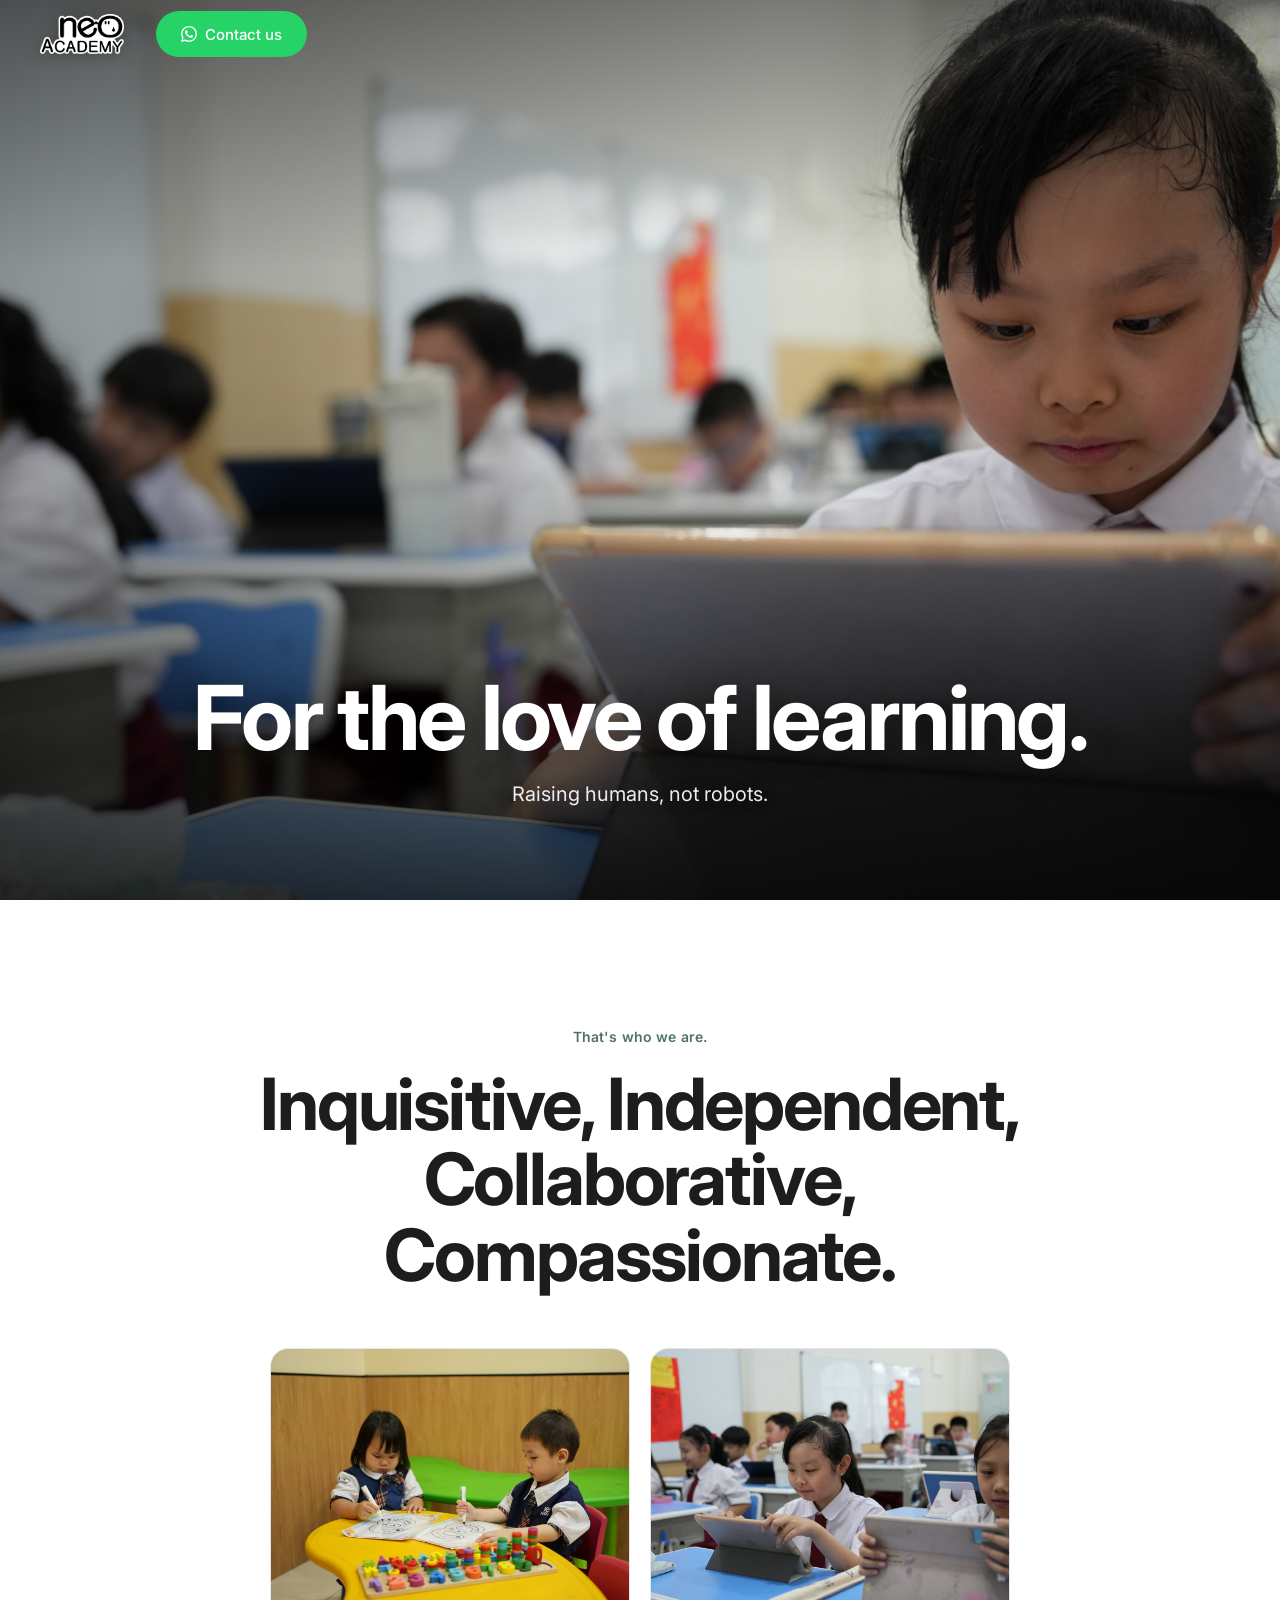
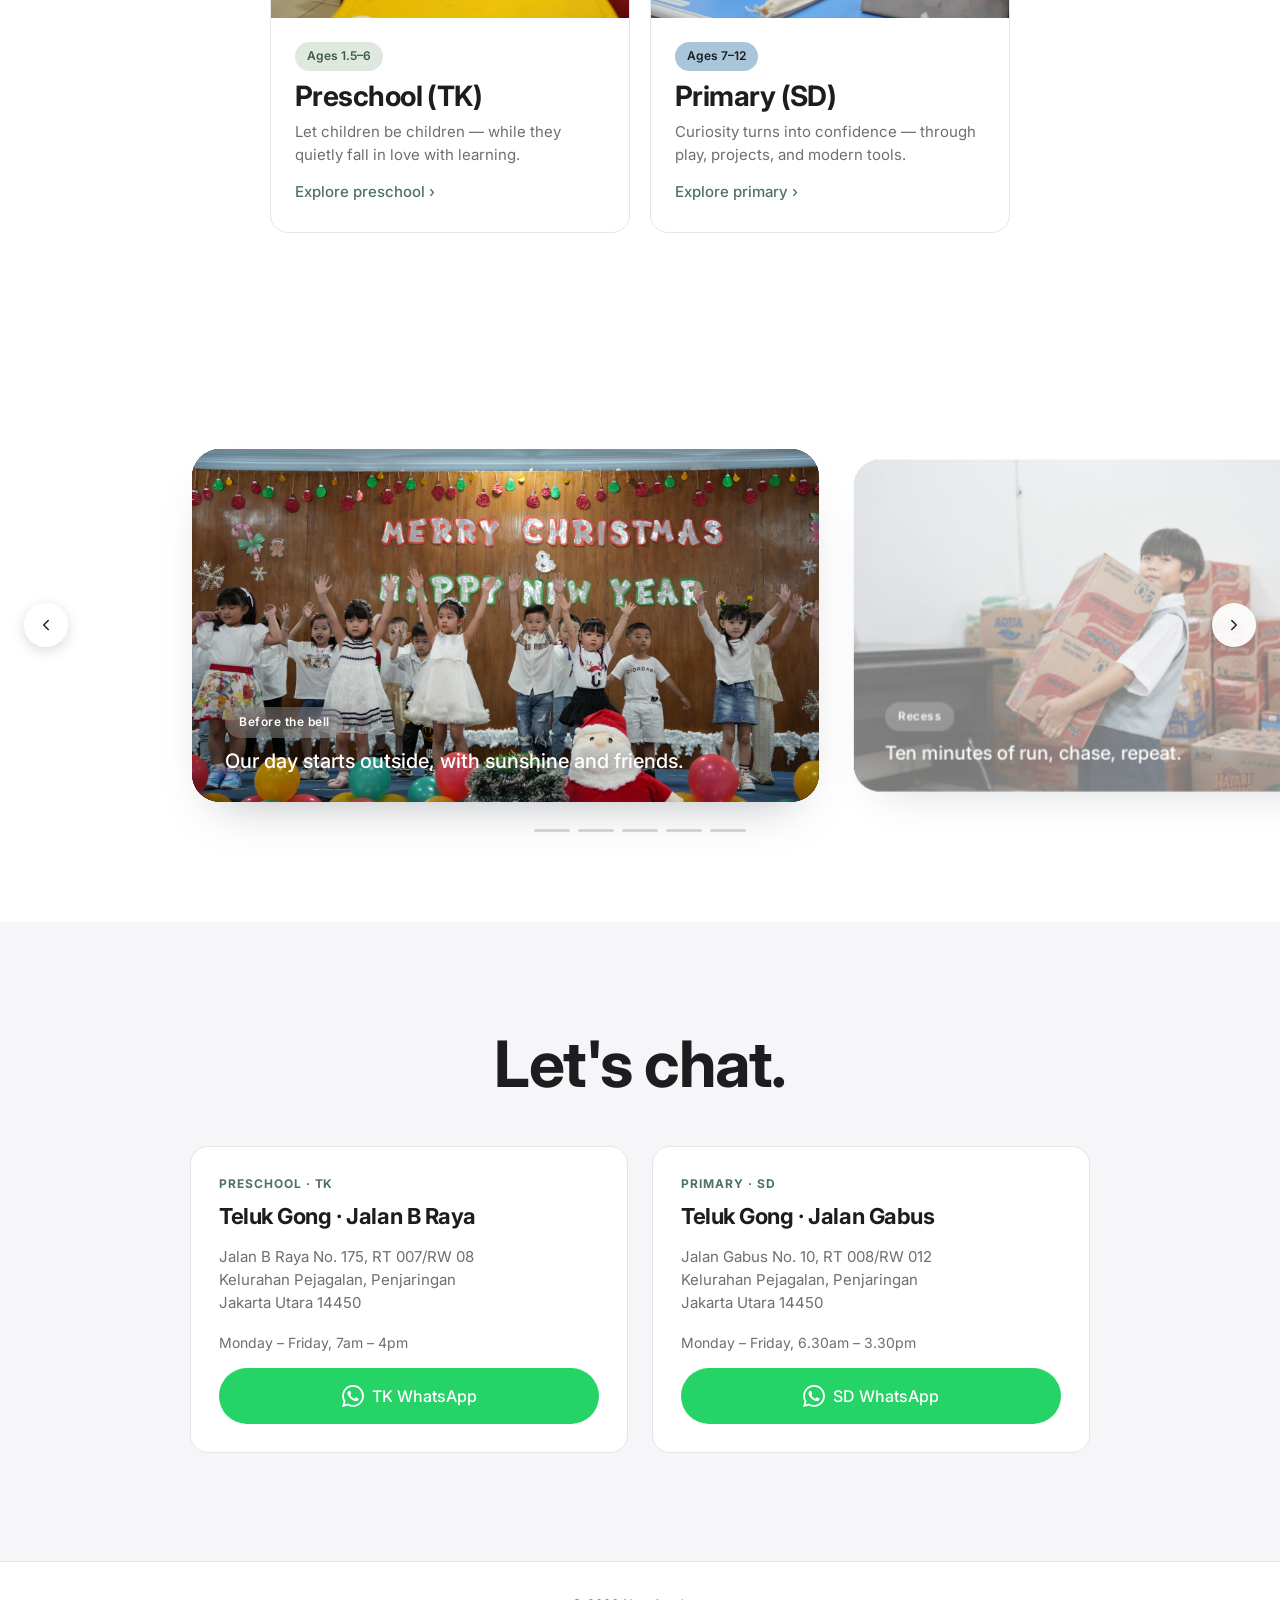
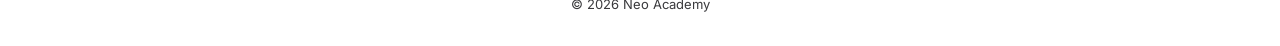
==== commit 36224d48: "Hero and reel: separate desktop and mobile assets The hero <video> and each reel <video> now carry b" ====
--- a/index.html
+++ b/index.html
@@ -11,7 +11,7 @@
   <link rel="preconnect" href="https://fonts.googleapis.com" />
   <link rel="preconnect" href="https://fonts.gstatic.com" crossorigin />
   <link href="https://fonts.googleapis.com/css2?family=Inter:wght@400;500;600;700&display=swap" rel="stylesheet" />
-  <link rel="stylesheet" href="css/index.css?v=7" />
+  <link rel="stylesheet" href="css/index.css?v=8" />
 </head>
 <body>
   <!-- =================== NAV =================== -->
@@ -52,10 +52,12 @@
         loop
         playsinline
         preload="auto"
-        poster="assets/home/hero/hero-poster.jpg"
+        data-desktop-poster="assets/home/hero/hero-desktop.jpg"
+        data-desktop-src="assets/home/hero/hero-desktop.mp4"
+        data-mobile-poster="assets/home/hero/hero-mobile.jpg"
+        data-mobile-src="assets/home/hero/hero-mobile.mp4"
       >
-        <source src="assets/home/hero/hero-1.mp4" type="video/mp4" />
-        <source src="assets/home/hero/hero-2.mp4" type="video/mp4" />
+        <source type="video/mp4" />
       </video>
       <div class="hero__overlay" aria-hidden="true"></div>
       <div class="hero__copy">
@@ -108,8 +110,11 @@
         <ul class="reel__track" id="reelTrack">
           <li class="reel__slide" aria-roledescription="slide">
             <video muted playsinline preload="metadata"
-              poster="assets/home/reel/01-before-the-bell-poster.jpg">
-              <source src="assets/home/reel/01-before-the-bell.mp4" type="video/mp4" />
+              data-desktop-poster="assets/home/reel/01-before-the-bell-desktop.jpg"
+              data-desktop-src="assets/home/reel/01-before-the-bell-desktop.mp4"
+              data-mobile-poster="assets/home/reel/01-before-the-bell-mobile.jpg"
+              data-mobile-src="assets/home/reel/01-before-the-bell-mobile.mp4">
+              <source type="video/mp4" />
             </video>
             <div class="reel__caption">
               <span class="reel__chip">Before the bell</span>
@@ -118,8 +123,11 @@
           </li>
           <li class="reel__slide" aria-roledescription="slide">
             <video muted playsinline preload="metadata"
-              poster="assets/home/reel/02-recess-poster.jpg">
-              <source src="assets/home/reel/02-recess.mp4" type="video/mp4" />
+              data-desktop-poster="assets/home/reel/02-recess-desktop.jpg"
+              data-desktop-src="assets/home/reel/02-recess-desktop.mp4"
+              data-mobile-poster="assets/home/reel/02-recess-mobile.jpg"
+              data-mobile-src="assets/home/reel/02-recess-mobile.mp4">
+              <source type="video/mp4" />
             </video>
             <div class="reel__caption">
               <span class="reel__chip">Recess</span>
@@ -128,8 +136,11 @@
           </li>
           <li class="reel__slide" aria-roledescription="slide">
             <video muted playsinline preload="metadata"
-              poster="assets/home/reel/03-jump-rope-fridays-poster.jpg">
-              <source src="assets/home/reel/03-jump-rope-fridays.mp4" type="video/mp4" />
+              data-desktop-poster="assets/home/reel/03-jump-rope-fridays-desktop.jpg"
+              data-desktop-src="assets/home/reel/03-jump-rope-fridays-desktop.mp4"
+              data-mobile-poster="assets/home/reel/03-jump-rope-fridays-mobile.jpg"
+              data-mobile-src="assets/home/reel/03-jump-rope-fridays-mobile.mp4">
+              <source type="video/mp4" />
             </video>
             <div class="reel__caption">
               <span class="reel__chip">Jump-rope Fridays</span>
@@ -138,8 +149,11 @@
           </li>
           <li class="reel__slide" aria-roledescription="slide">
             <video muted playsinline preload="metadata"
-              poster="assets/home/reel/04-between-classes-poster.jpg">
-              <source src="assets/home/reel/04-between-classes.mp4" type="video/mp4" />
+              data-desktop-poster="assets/home/reel/04-between-classes-desktop.jpg"
+              data-desktop-src="assets/home/reel/04-between-classes-desktop.mp4"
+              data-mobile-poster="assets/home/reel/04-between-classes-mobile.jpg"
+              data-mobile-src="assets/home/reel/04-between-classes-mobile.mp4">
+              <source type="video/mp4" />
             </video>
             <div class="reel__caption">
               <span class="reel__chip">Between classes</span>
@@ -148,8 +162,11 @@
           </li>
           <li class="reel__slide" aria-roledescription="slide">
             <video muted playsinline preload="metadata"
-              poster="assets/home/reel/05-going-home-poster.jpg">
-              <source src="assets/home/reel/05-going-home.mp4" type="video/mp4" />
+              data-desktop-poster="assets/home/reel/05-going-home-desktop.jpg"
+              data-desktop-src="assets/home/reel/05-going-home-desktop.mp4"
+              data-mobile-poster="assets/home/reel/05-going-home-mobile.jpg"
+              data-mobile-src="assets/home/reel/05-going-home-mobile.mp4">
+              <source type="video/mp4" />
             </video>
             <div class="reel__caption">
               <span class="reel__chip">Going home</span>
@@ -212,6 +229,6 @@
     <p>© <span id="year"></span> Neo Academy</p>
   </footer>
 
-  <script src="js/index.js?v=7" defer></script>
+  <script src="js/index.js?v=8" defer></script>
 </body>
 </html>
--- a/css/index.css
+++ b/css/index.css
@@ -62,6 +62,10 @@
 button { font-family: inherit; cursor: pointer; }
 
 /* ---------- Nav ---------- */
+/* Temporarily hidden — remove these two lines to bring the menu back.
+   The logo and the Contact-us button stay visible. */
+.nav__links,
+.nav__toggle { display: none !important; }
 .nav {
   position: fixed;
   top: 0;
@@ -457,7 +461,20 @@
   height: 100%;
   object-fit: cover;
   display: block;
-}
+  position: relative;
+  z-index: 1;
+  background: transparent;
+}
+.reel__slide-poster {
+  position: absolute;
+  inset: 0;
+  width: 100%;
+  height: 100%;
+  object-fit: cover;
+  display: block;
+  z-index: 0;
+}
+.reel__slide-poster:not([src]) { display: none; }
 .reel__slide::after {
   content: "";
   position: absolute;
@@ -559,7 +576,13 @@
 }
 @media (max-width: 540px) {
   .reel__track { padding: 0 6%; gap: 10px; }
-  .reel__slide { flex: 0 0 88%; }
+  .reel__slide { flex: 0 0 88%; aspect-ratio: 2 / 3; }
+  .hero {
+    height: auto;
+    aspect-ratio: 9 / 16;
+    min-height: 0;
+    max-height: none;
+  }
 }
 
 /* ---------- Contact / WhatsApp CTA section ---------- */
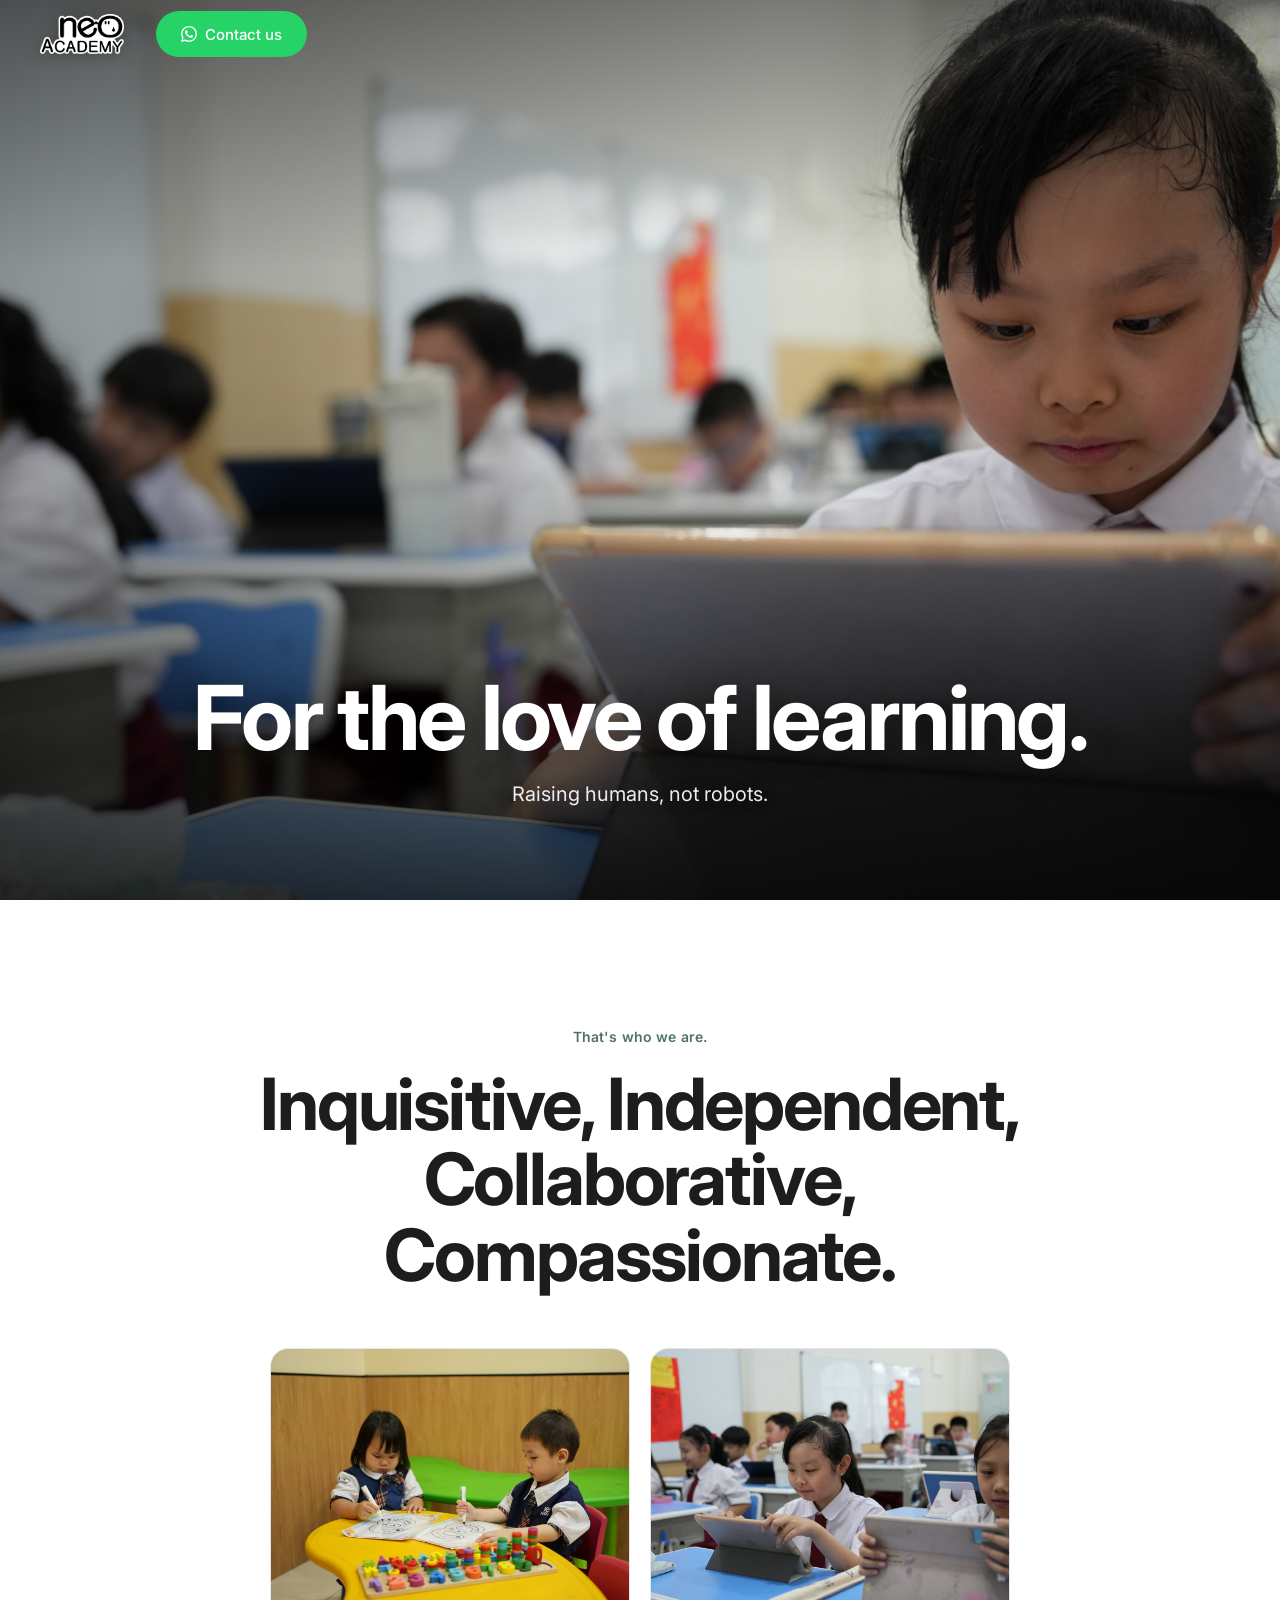
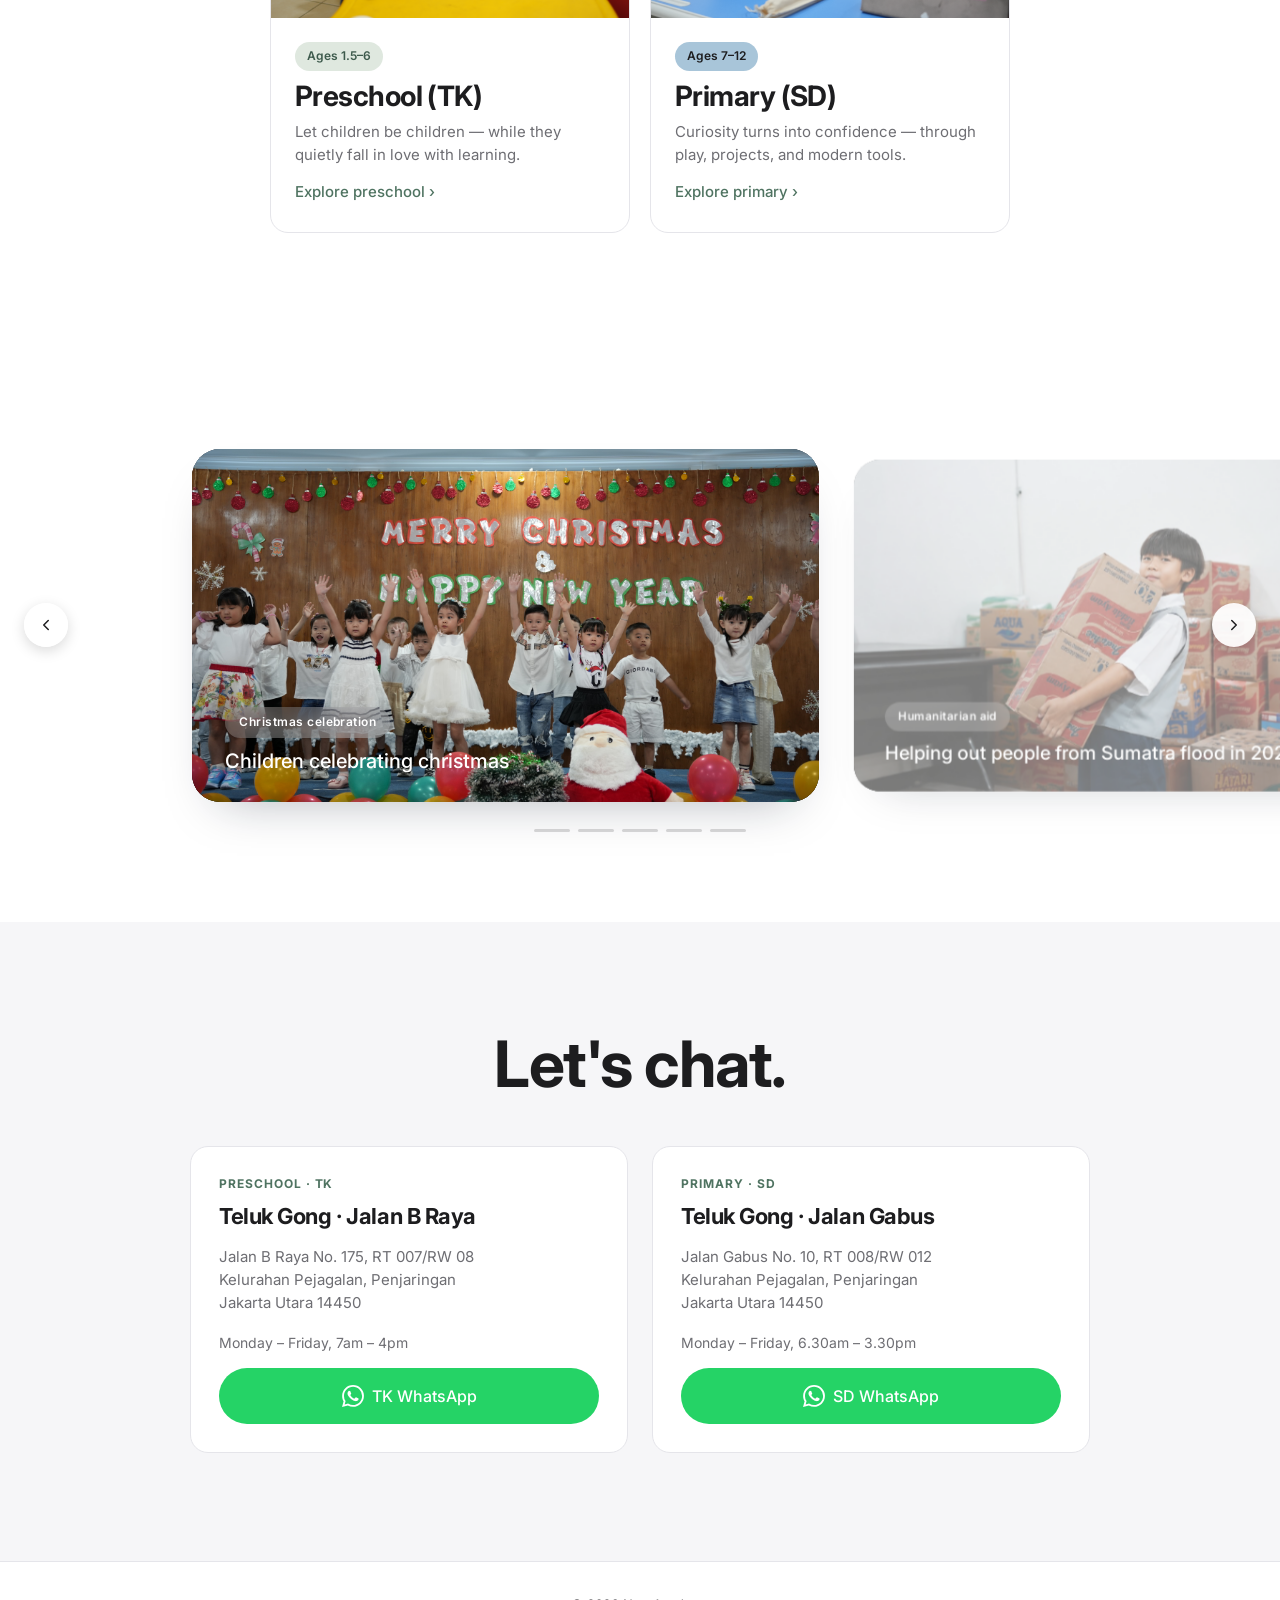
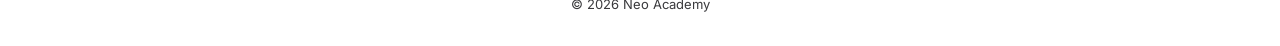
==== commit af99cb54: "Reel: numeric asset names and per-viewport captions Rename the reel JPGs to the simpler 01-{desktop," ====
--- a/index.html
+++ b/index.html
@@ -110,67 +110,83 @@
         <ul class="reel__track" id="reelTrack">
           <li class="reel__slide" aria-roledescription="slide">
             <video muted playsinline preload="metadata"
-              data-desktop-poster="assets/home/reel/01-before-the-bell-desktop.jpg"
-              data-desktop-src="assets/home/reel/01-before-the-bell-desktop.mp4"
-              data-mobile-poster="assets/home/reel/01-before-the-bell-mobile.jpg"
-              data-mobile-src="assets/home/reel/01-before-the-bell-mobile.mp4">
+              data-desktop-poster="assets/home/reel/01-desktop.jpg"
+              data-desktop-src="assets/home/reel/01-desktop.mp4"
+              data-mobile-poster="assets/home/reel/01-mobile.jpg"
+              data-mobile-src="assets/home/reel/01-mobile.mp4">
+              <source type="video/mp4" />
+            </video>
+            <div class="reel__caption reel__caption--desktop">
+              <span class="reel__chip">Christmas celebration</span>
+              <p class="reel__cap-text">Children celebrating christmas</p>
+            </div>
+            <div class="reel__caption reel__caption--mobile">
+              <span class="reel__chip">Practical life</span>
+              <p class="reel__cap-text">Boy learning how to peg cloth</p>
+            </div>
+          </li>
+          <li class="reel__slide" aria-roledescription="slide">
+            <video muted playsinline preload="metadata"
+              data-desktop-poster="assets/home/reel/02-desktop.jpg"
+              data-desktop-src="assets/home/reel/02-desktop.mp4"
+              data-mobile-poster="assets/home/reel/02-mobile.jpg"
+              data-mobile-src="assets/home/reel/02-mobile.mp4">
               <source type="video/mp4" />
             </video>
             <div class="reel__caption">
-              <span class="reel__chip">Before the bell</span>
-              <p class="reel__cap-text">Our day starts outside, with sunshine and friends.</p>
-            </div>
-          </li>
-          <li class="reel__slide" aria-roledescription="slide">
-            <video muted playsinline preload="metadata"
-              data-desktop-poster="assets/home/reel/02-recess-desktop.jpg"
-              data-desktop-src="assets/home/reel/02-recess-desktop.mp4"
-              data-mobile-poster="assets/home/reel/02-recess-mobile.jpg"
-              data-mobile-src="assets/home/reel/02-recess-mobile.mp4">
-              <source type="video/mp4" />
-            </video>
-            <div class="reel__caption">
-              <span class="reel__chip">Recess</span>
-              <p class="reel__cap-text">Ten minutes of run, chase, repeat.</p>
-            </div>
-          </li>
-          <li class="reel__slide" aria-roledescription="slide">
-            <video muted playsinline preload="metadata"
-              data-desktop-poster="assets/home/reel/03-jump-rope-fridays-desktop.jpg"
-              data-desktop-src="assets/home/reel/03-jump-rope-fridays-desktop.mp4"
-              data-mobile-poster="assets/home/reel/03-jump-rope-fridays-mobile.jpg"
-              data-mobile-src="assets/home/reel/03-jump-rope-fridays-mobile.mp4">
-              <source type="video/mp4" />
-            </video>
-            <div class="reel__caption">
-              <span class="reel__chip">Jump-rope Fridays</span>
-              <p class="reel__cap-text">A Neo classic — every class, every week.</p>
-            </div>
-          </li>
-          <li class="reel__slide" aria-roledescription="slide">
-            <video muted playsinline preload="metadata"
-              data-desktop-poster="assets/home/reel/04-between-classes-desktop.jpg"
-              data-desktop-src="assets/home/reel/04-between-classes-desktop.mp4"
-              data-mobile-poster="assets/home/reel/04-between-classes-mobile.jpg"
-              data-mobile-src="assets/home/reel/04-between-classes-mobile.mp4">
-              <source type="video/mp4" />
-            </video>
-            <div class="reel__caption">
-              <span class="reel__chip">Between classes</span>
-              <p class="reel__cap-text">Where the best conversations happen.</p>
-            </div>
-          </li>
-          <li class="reel__slide" aria-roledescription="slide">
-            <video muted playsinline preload="metadata"
-              data-desktop-poster="assets/home/reel/05-going-home-desktop.jpg"
-              data-desktop-src="assets/home/reel/05-going-home-desktop.mp4"
-              data-mobile-poster="assets/home/reel/05-going-home-mobile.jpg"
-              data-mobile-src="assets/home/reel/05-going-home-mobile.mp4">
-              <source type="video/mp4" />
-            </video>
-            <div class="reel__caption">
-              <span class="reel__chip">Going home</span>
-              <p class="reel__cap-text">The last song of the day.</p>
+              <span class="reel__chip">Humanitarian aid</span>
+              <p class="reel__cap-text">Helping out people from Sumatra flood in 2025</p>
+            </div>
+          </li>
+          <li class="reel__slide" aria-roledescription="slide">
+            <video muted playsinline preload="metadata"
+              data-desktop-poster="assets/home/reel/03-desktop.jpg"
+              data-desktop-src="assets/home/reel/03-desktop.mp4"
+              data-mobile-poster="assets/home/reel/03-mobile.jpg"
+              data-mobile-src="assets/home/reel/03-mobile.mp4">
+              <source type="video/mp4" />
+            </video>
+            <div class="reel__caption reel__caption--desktop">
+              <span class="reel__chip">Computer class</span>
+              <p class="reel__cap-text">Learning video editing with iPad</p>
+            </div>
+            <div class="reel__caption reel__caption--mobile">
+              <span class="reel__chip">Computer class</span>
+              <p class="reel__cap-text">Learning Canva with Chromebook</p>
+            </div>
+          </li>
+          <li class="reel__slide" aria-roledescription="slide">
+            <video muted playsinline preload="metadata"
+              data-desktop-poster="assets/home/reel/04-desktop.jpg"
+              data-desktop-src="assets/home/reel/04-desktop.mp4"
+              data-mobile-poster="assets/home/reel/04-mobile.jpg"
+              data-mobile-src="assets/home/reel/04-mobile.mp4">
+              <source type="video/mp4" />
+            </video>
+            <div class="reel__caption reel__caption--desktop">
+              <span class="reel__chip">Cooking class</span>
+              <p class="reel__cap-text">Learning how to prepare food</p>
+            </div>
+            <div class="reel__caption reel__caption--mobile">
+              <span class="reel__chip">Cooking class</span>
+              <p class="reel__cap-text">Learning how to cook</p>
+            </div>
+          </li>
+          <li class="reel__slide" aria-roledescription="slide">
+            <video muted playsinline preload="metadata"
+              data-desktop-poster="assets/home/reel/05-desktop.jpg"
+              data-desktop-src="assets/home/reel/05-desktop.mp4"
+              data-mobile-poster="assets/home/reel/05-mobile.jpg"
+              data-mobile-src="assets/home/reel/05-mobile.mp4">
+              <source type="video/mp4" />
+            </video>
+            <div class="reel__caption reel__caption--desktop">
+              <span class="reel__chip">UN day</span>
+              <p class="reel__cap-text">Children learning different cultures</p>
+            </div>
+            <div class="reel__caption reel__caption--mobile">
+              <span class="reel__chip">Science class</span>
+              <p class="reel__cap-text">Doing science experiments</p>
             </div>
           </li>
         </ul>
--- a/css/index.css
+++ b/css/index.css
@@ -475,6 +475,11 @@
   z-index: 0;
 }
 .reel__slide-poster:not([src]) { display: none; }
+.reel__caption--mobile { display: none; }
+@media (max-width: 540px) {
+  .reel__caption--desktop { display: none; }
+  .reel__caption--mobile { display: block; }
+}
 .reel__slide::after {
   content: "";
   position: absolute;
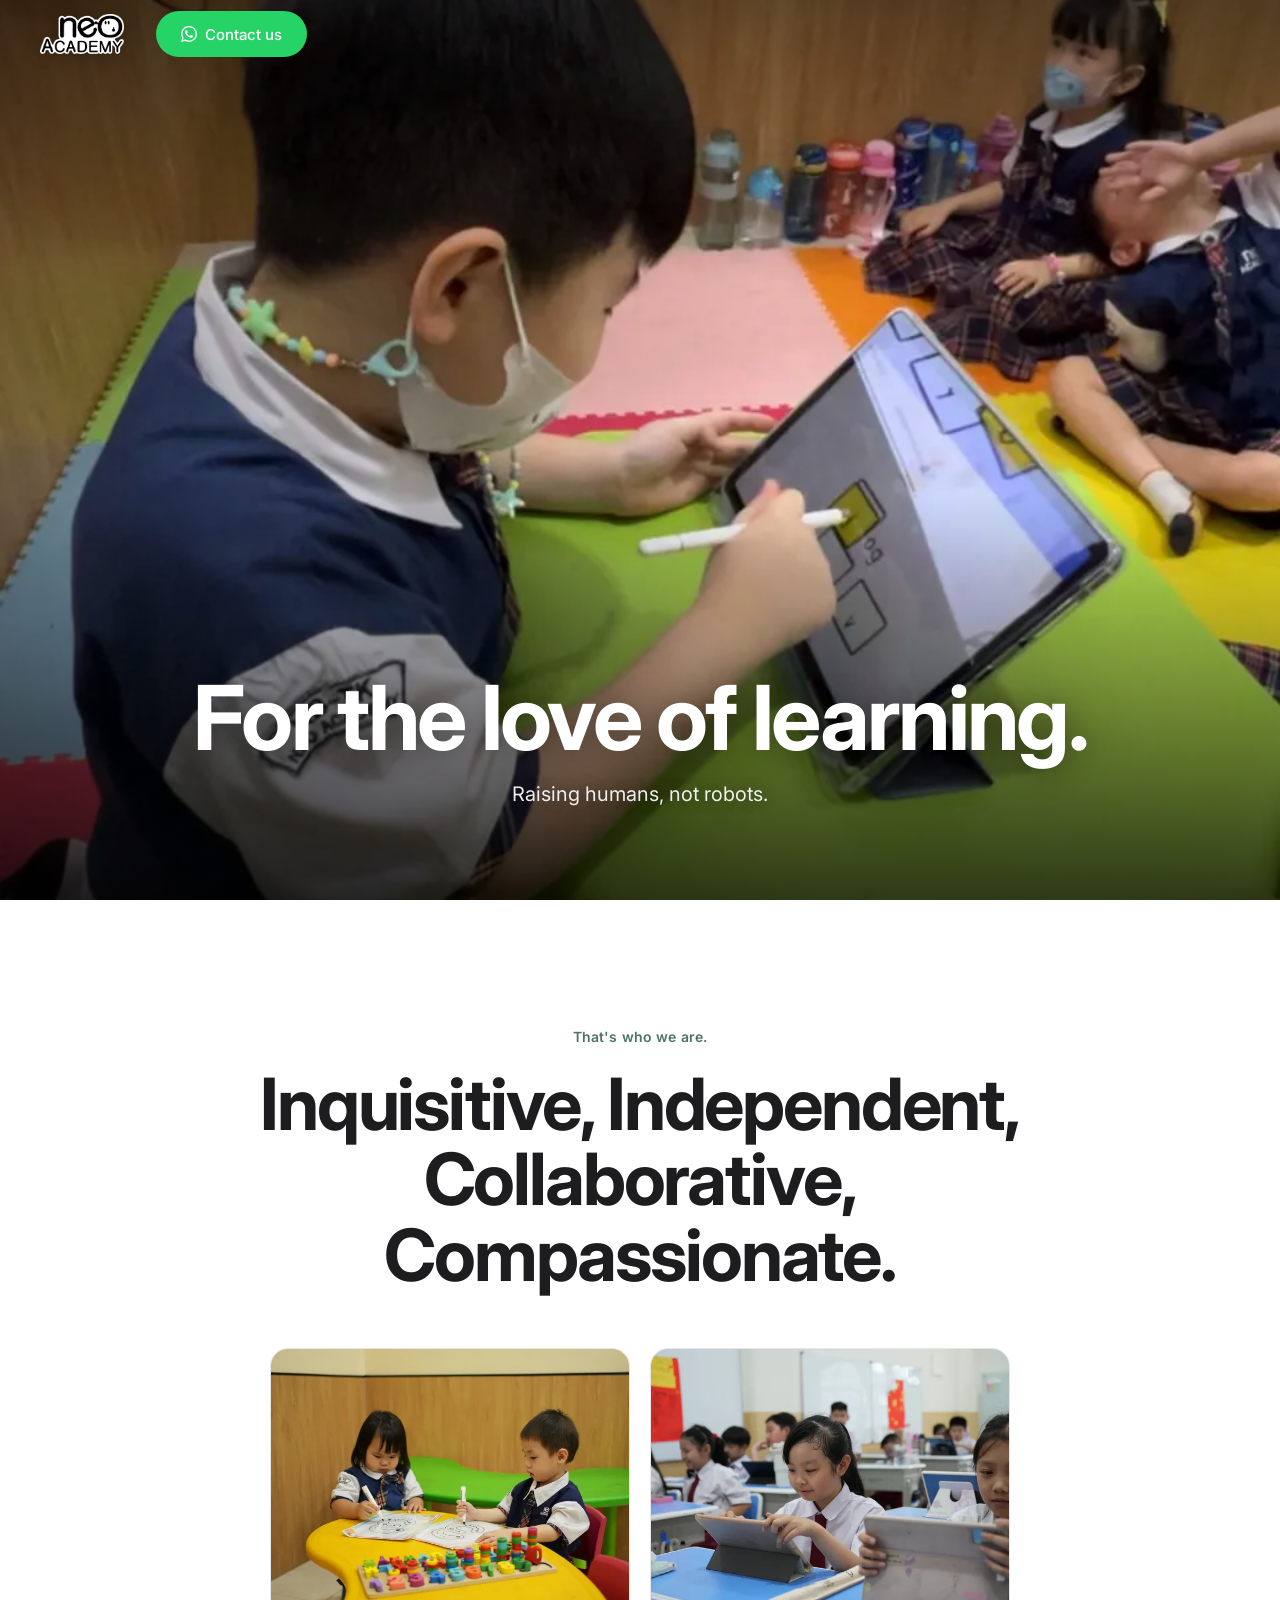
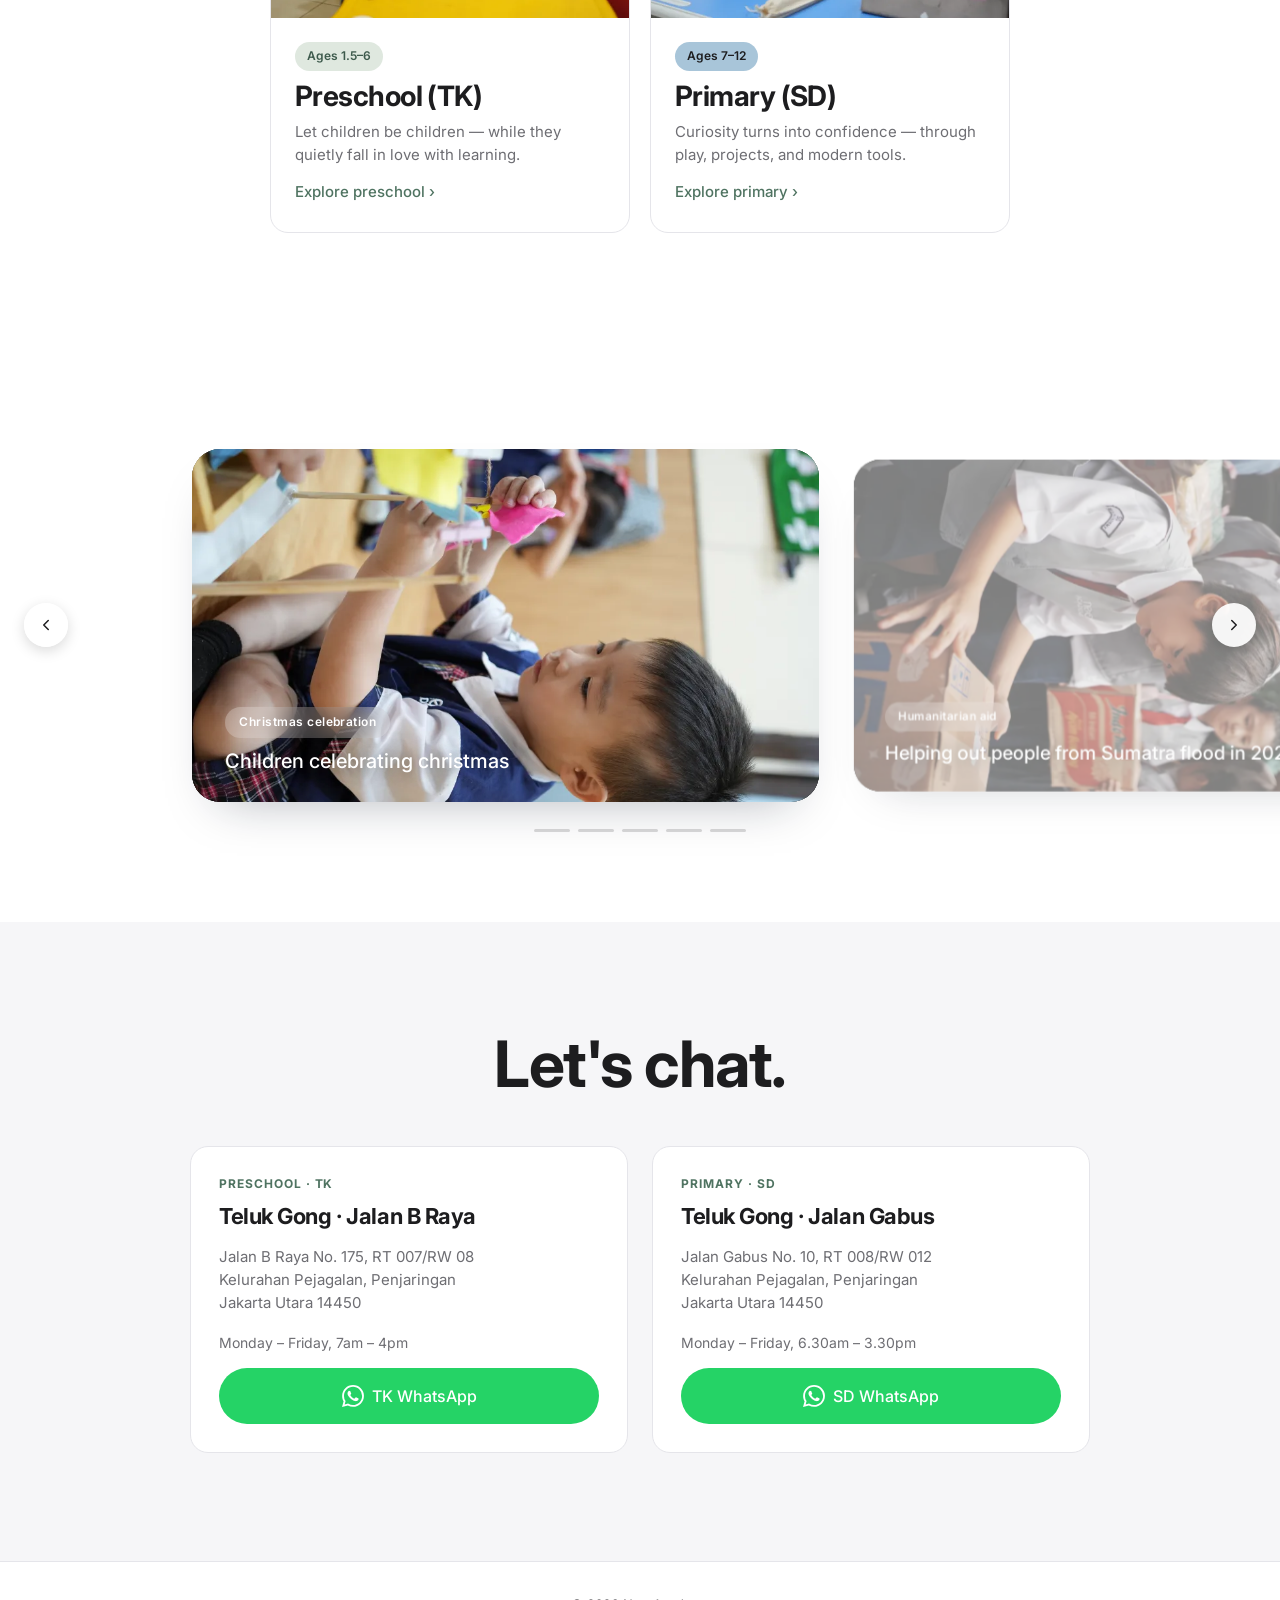
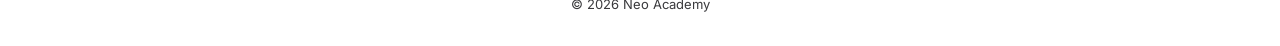
==== commit ce11381a: "Resize and convert hero/reel/feature images to WebP Original JPEGs were unresized camera photos (700" ====
--- a/index.html
+++ b/index.html
@@ -11,7 +11,7 @@
   <link rel="preconnect" href="https://fonts.googleapis.com" />
   <link rel="preconnect" href="https://fonts.gstatic.com" crossorigin />
   <link href="https://fonts.googleapis.com/css2?family=Inter:wght@400;500;600;700&display=swap" rel="stylesheet" />
-  <link rel="stylesheet" href="css/index.css?v=8" />
+  <link rel="stylesheet" href="css/index.css?v=9" />
 </head>
 <body>
   <!-- =================== NAV =================== -->
@@ -52,9 +52,9 @@
         loop
         playsinline
         preload="auto"
-        data-desktop-poster="assets/home/hero/hero-desktop.jpg"
+        data-desktop-poster="assets/home/hero/hero-desktop.webp"
         data-desktop-src="assets/home/hero/hero-desktop.mp4"
-        data-mobile-poster="assets/home/hero/hero-mobile.jpg"
+        data-mobile-poster="assets/home/hero/hero-mobile.webp"
         data-mobile-src="assets/home/hero/hero-mobile.mp4"
       >
         <source type="video/mp4" />
@@ -76,7 +76,7 @@
       <div class="levels-grid">
         <a class="level-card" href="preschool.html">
           <div class="level-card__media">
-            <video autoplay muted loop playsinline preload="metadata" poster="assets/home/levels/preschool.jpg" aria-label="Preschool teacher reading to a circle of children">
+            <video autoplay muted loop playsinline preload="metadata" poster="assets/home/levels/preschool.webp" aria-label="Preschool teacher reading to a circle of children">
               <source src="assets/home/levels/preschool.mp4" type="video/mp4" />
             </video>
           </div>
@@ -90,7 +90,7 @@
 
         <a class="level-card" href="primary.html">
           <div class="level-card__media">
-            <video autoplay muted loop playsinline preload="metadata" poster="assets/home/levels/primary.jpg" aria-label="Primary students smiling at their desks">
+            <video autoplay muted loop playsinline preload="metadata" poster="assets/home/levels/primary.webp" aria-label="Primary students smiling at their desks">
               <source src="assets/home/levels/primary.mp4" type="video/mp4" />
             </video>
           </div>
@@ -110,9 +110,9 @@
         <ul class="reel__track" id="reelTrack">
           <li class="reel__slide" aria-roledescription="slide">
             <video muted playsinline preload="metadata"
-              data-desktop-poster="assets/home/reel/01-desktop.jpg"
+              data-desktop-poster="assets/home/reel/01-desktop.webp"
               data-desktop-src="assets/home/reel/01-desktop.mp4"
-              data-mobile-poster="assets/home/reel/01-mobile.jpg"
+              data-mobile-poster="assets/home/reel/01-mobile.webp"
               data-mobile-src="assets/home/reel/01-mobile.mp4">
               <source type="video/mp4" />
             </video>
@@ -127,9 +127,9 @@
           </li>
           <li class="reel__slide" aria-roledescription="slide">
             <video muted playsinline preload="metadata"
-              data-desktop-poster="assets/home/reel/02-desktop.jpg"
+              data-desktop-poster="assets/home/reel/02-desktop.webp"
               data-desktop-src="assets/home/reel/02-desktop.mp4"
-              data-mobile-poster="assets/home/reel/02-mobile.jpg"
+              data-mobile-poster="assets/home/reel/02-mobile.webp"
               data-mobile-src="assets/home/reel/02-mobile.mp4">
               <source type="video/mp4" />
             </video>
@@ -140,9 +140,9 @@
           </li>
           <li class="reel__slide" aria-roledescription="slide">
             <video muted playsinline preload="metadata"
-              data-desktop-poster="assets/home/reel/03-desktop.jpg"
+              data-desktop-poster="assets/home/reel/03-desktop.webp"
               data-desktop-src="assets/home/reel/03-desktop.mp4"
-              data-mobile-poster="assets/home/reel/03-mobile.jpg"
+              data-mobile-poster="assets/home/reel/03-mobile.webp"
               data-mobile-src="assets/home/reel/03-mobile.mp4">
               <source type="video/mp4" />
             </video>
@@ -157,9 +157,9 @@
           </li>
           <li class="reel__slide" aria-roledescription="slide">
             <video muted playsinline preload="metadata"
-              data-desktop-poster="assets/home/reel/04-desktop.jpg"
+              data-desktop-poster="assets/home/reel/04-desktop.webp"
               data-desktop-src="assets/home/reel/04-desktop.mp4"
-              data-mobile-poster="assets/home/reel/04-mobile.jpg"
+              data-mobile-poster="assets/home/reel/04-mobile.webp"
               data-mobile-src="assets/home/reel/04-mobile.mp4">
               <source type="video/mp4" />
             </video>
@@ -174,9 +174,9 @@
           </li>
           <li class="reel__slide" aria-roledescription="slide">
             <video muted playsinline preload="metadata"
-              data-desktop-poster="assets/home/reel/05-desktop.jpg"
+              data-desktop-poster="assets/home/reel/05-desktop.webp"
               data-desktop-src="assets/home/reel/05-desktop.mp4"
-              data-mobile-poster="assets/home/reel/05-mobile.jpg"
+              data-mobile-poster="assets/home/reel/05-mobile.webp"
               data-mobile-src="assets/home/reel/05-mobile.mp4">
               <source type="video/mp4" />
             </video>
@@ -245,6 +245,6 @@
     <p>© <span id="year"></span> Neo Academy</p>
   </footer>
 
-  <script src="js/index.js?v=8" defer></script>
+  <script src="js/index.js?v=9" defer></script>
 </body>
 </html>
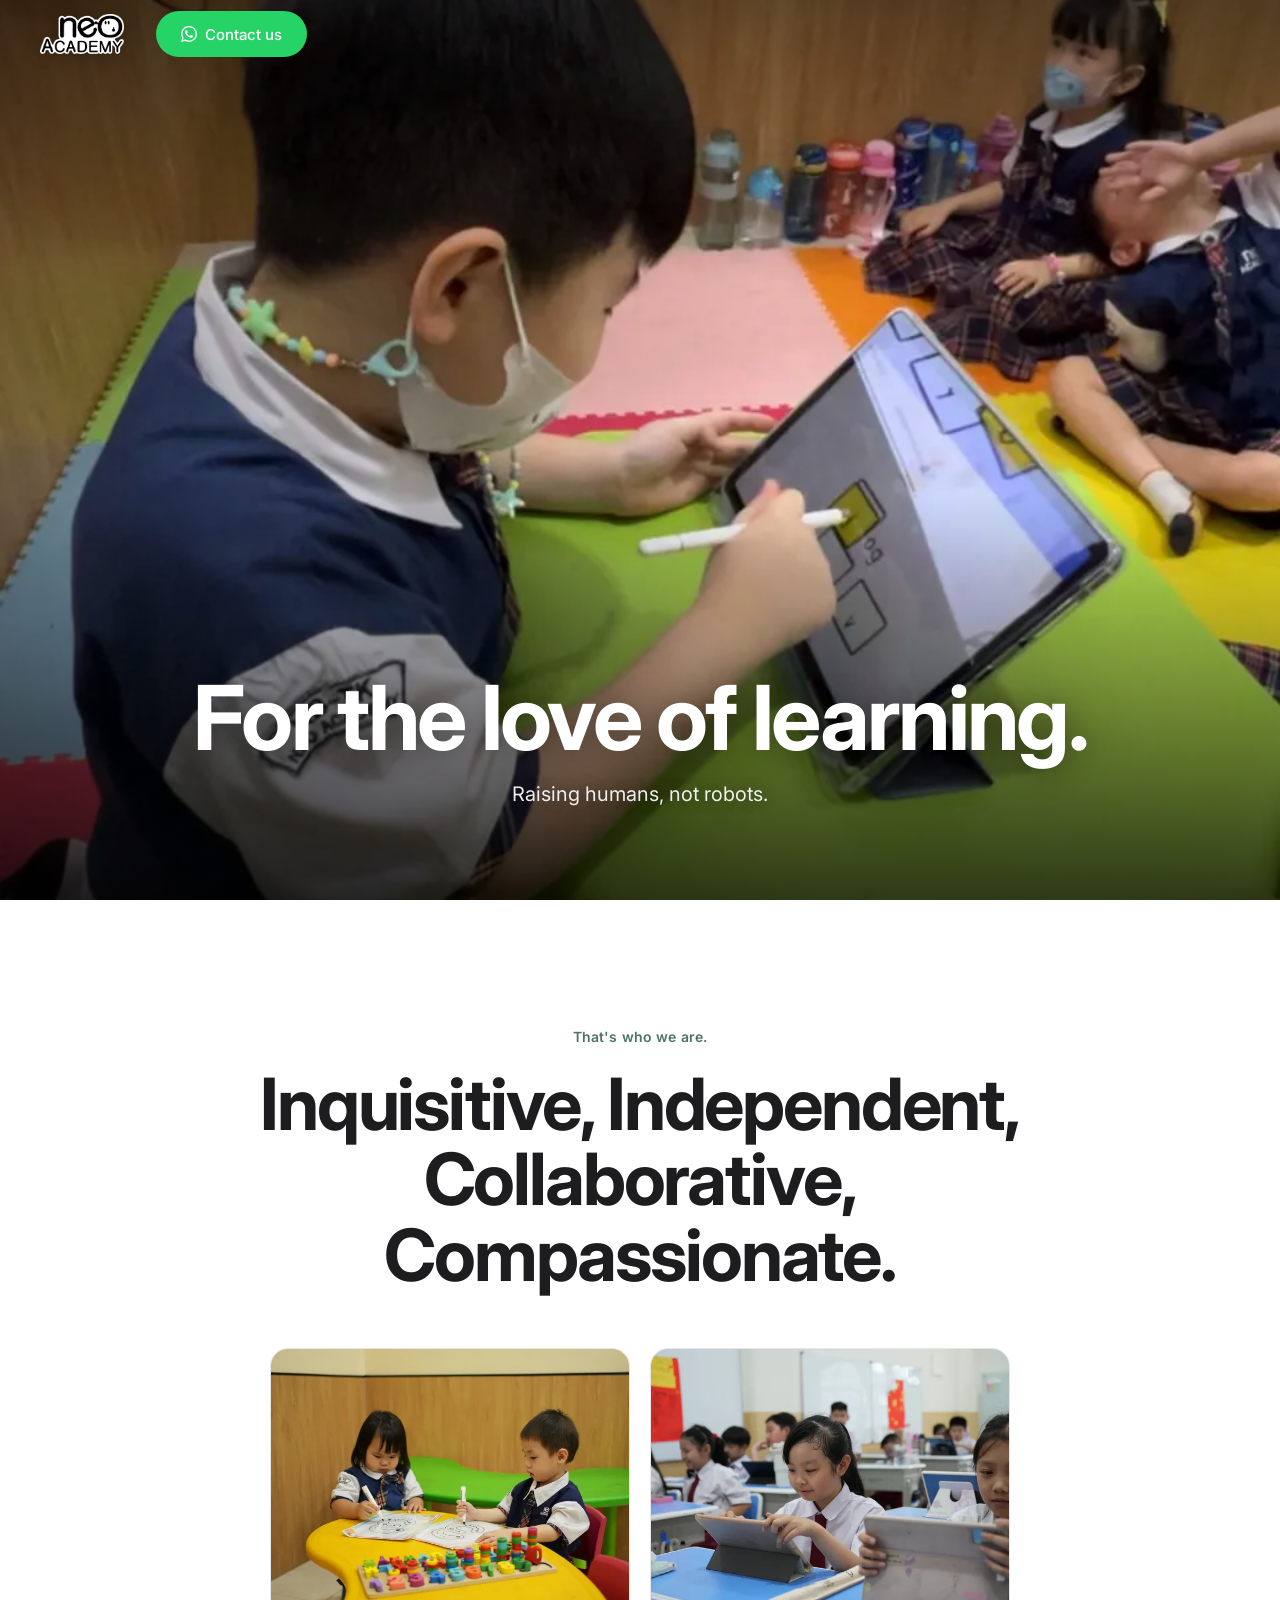
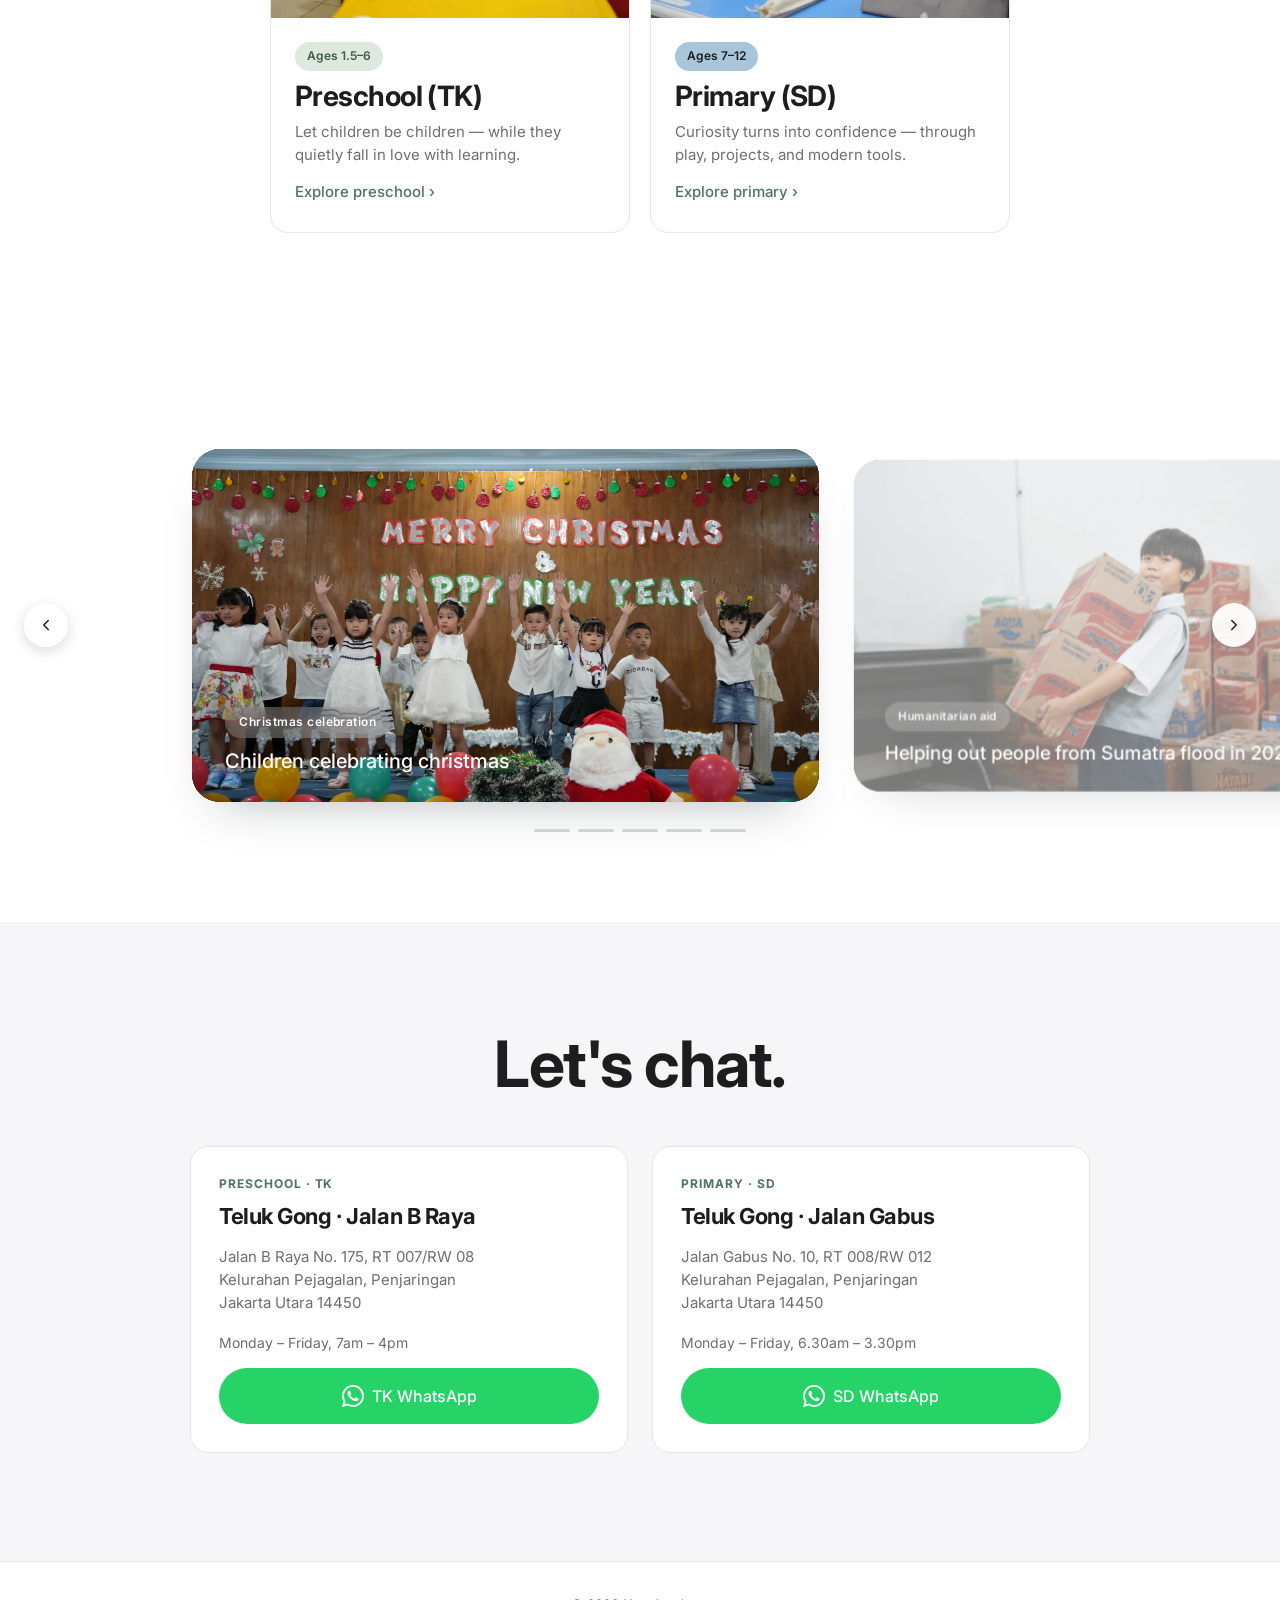
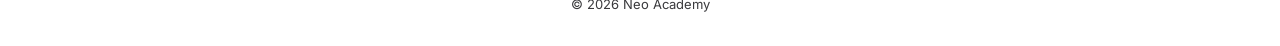
==== commit 1910789c: "Add Google Analytics (GA4) tracking Adds the gtag.js snippet (G-3JVHXCYFSZ) to the <head> of every p" ====
--- a/index.html
+++ b/index.html
@@ -2,6 +2,15 @@
 <html lang="en">
 <head>
   <meta charset="utf-8" />
+
+  <!-- Google tag (gtag.js) -->
+  <script async src="https://www.googletagmanager.com/gtag/js?id=G-3JVHXCYFSZ"></script>
+  <script>
+    window.dataLayer = window.dataLayer || [];
+    function gtag(){dataLayer.push(arguments);}
+    gtag('js', new Date());
+    gtag('config', 'G-3JVHXCYFSZ');
+  </script>
   <meta name="viewport" content="width=device-width, initial-scale=1" />
   <title>Neo Academy — For the love of learning.</title>
   <meta name="description" content="Neo Academy is a modern preschool and primary school in Teluk Gong, Jakarta Utara. Secondary and high school coming soon." />
